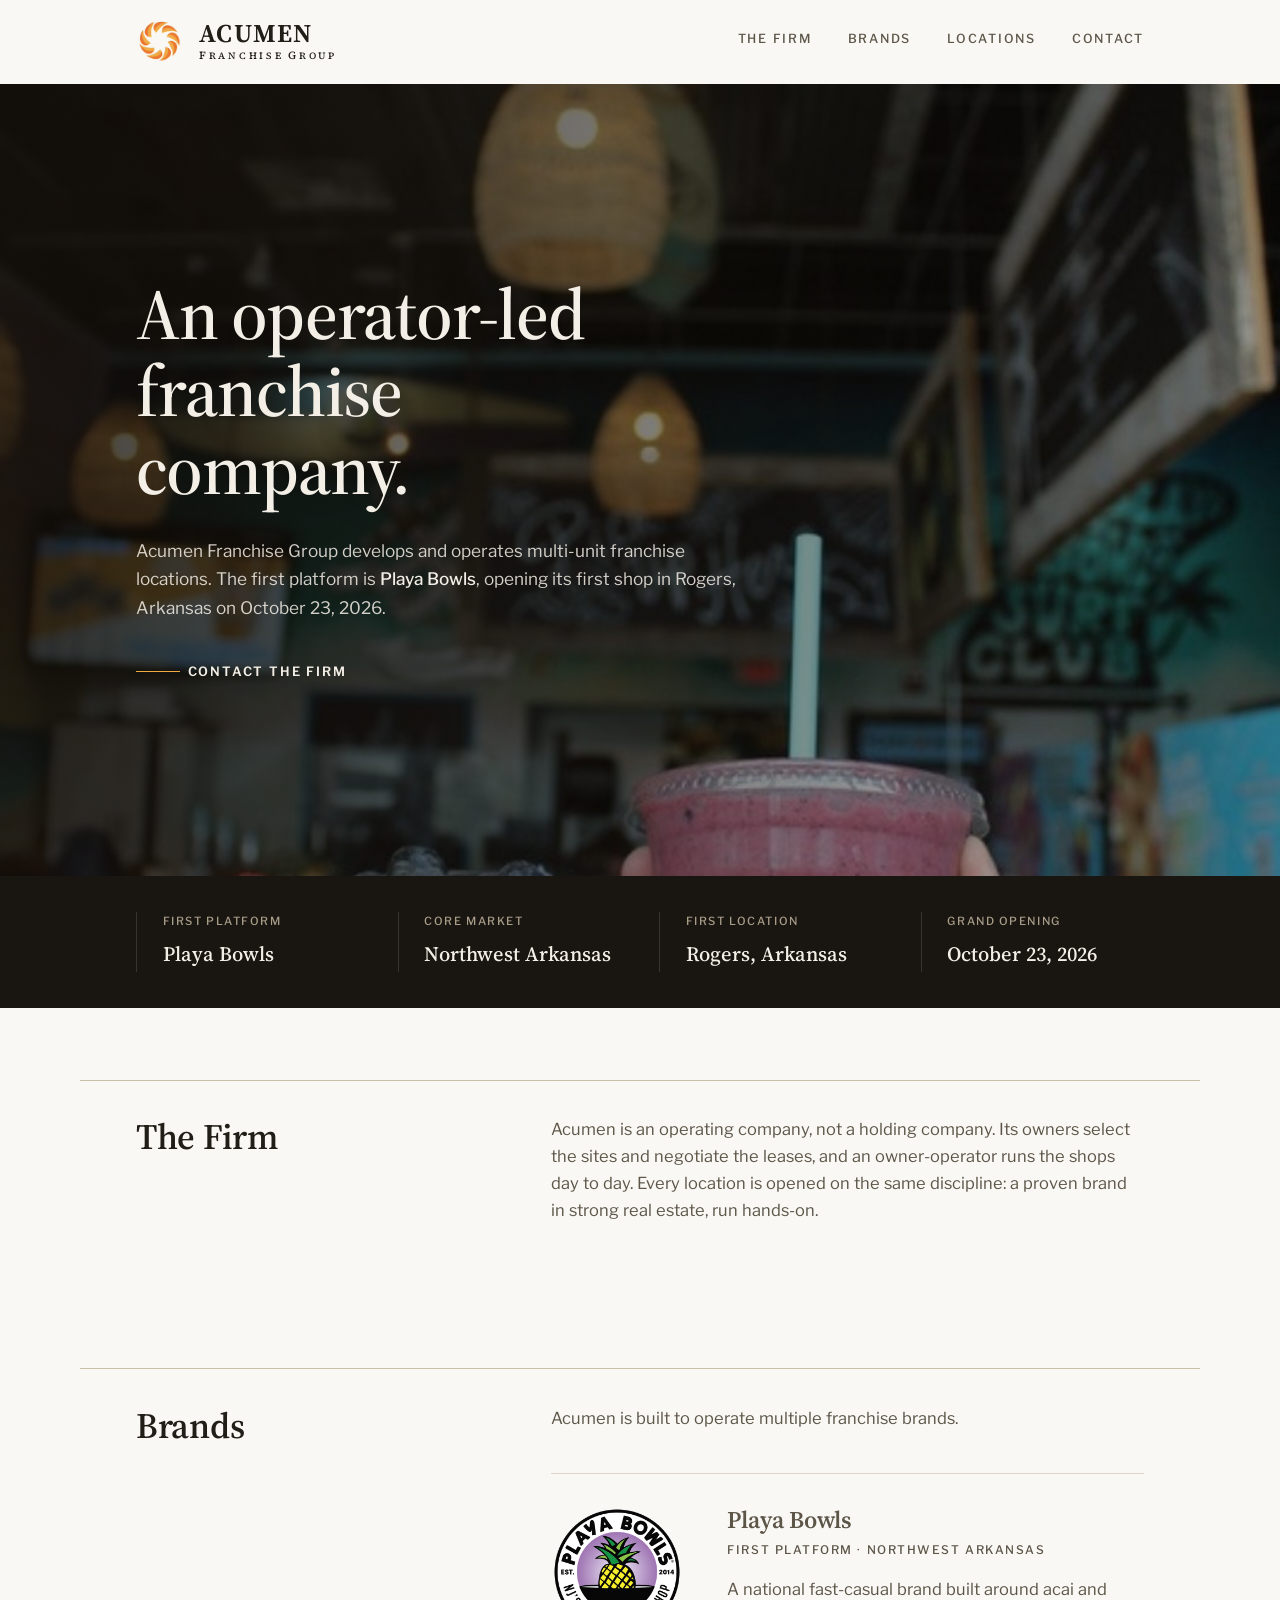
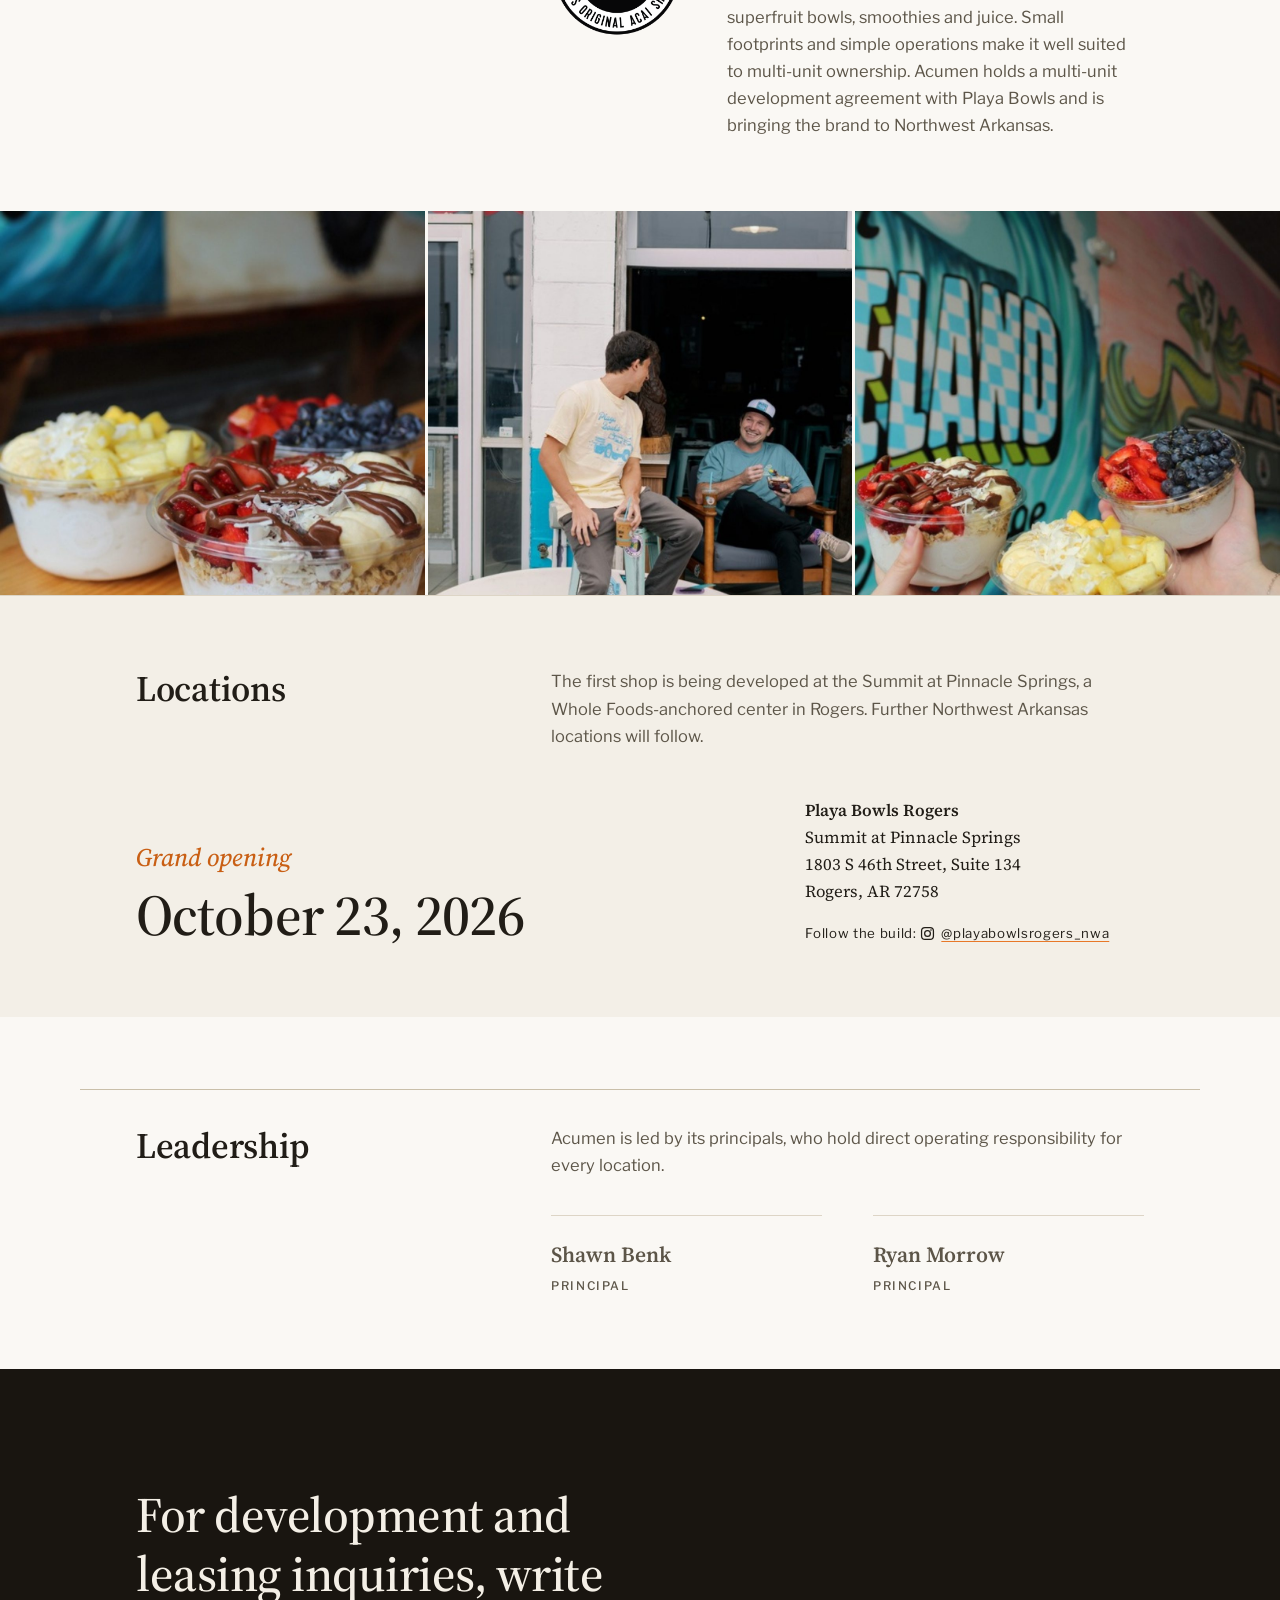
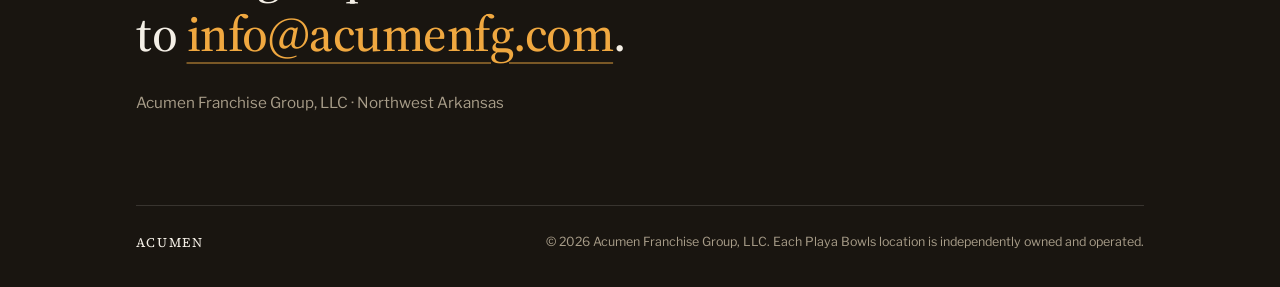
==== index.html @ 9be74bc2 "acumenfg.com corporate site" ====
<!doctype html>
<html lang="en">
<head>
<meta charset="utf-8">
<meta name="viewport" content="width=device-width, initial-scale=1">
<title>Acumen Franchise Group</title>
<meta name="description" content="Acumen Franchise Group is an operator-led multi-unit franchise company. First platform: Playa Bowls. First shop: Rogers, Arkansas, opening October 23, 2026.">
<meta property="og:title" content="Acumen Franchise Group">
<meta property="og:description" content="An operator-led multi-unit franchise company. First platform: Playa Bowls. Rogers, Arkansas, opening October 23, 2026.">
<meta property="og:image" content="https://acumenfg.com/assets/acumen-logo-horizontal.png">
<meta property="og:url" content="https://acumenfg.com/">
<link rel="icon" type="image/png" href="assets/favicon-64.png">
<link rel="preconnect" href="https://fonts.googleapis.com">
<link rel="preconnect" href="https://fonts.gstatic.com" crossorigin>
<link href="https://fonts.googleapis.com/css2?family=Source+Serif+4:ital,opsz,wght@0,8..60,400..700;1,8..60,400..700&family=Libre+Franklin:wght@400;500;600&display=swap" rel="stylesheet">
<style>
:root{
  --ground:#faf8f4;
  --ground-deep:#f3efe7;
  --ink:#211d17;
  --ink-soft:#5c5548;
  --hairline:#ddd5c6;
  --hairline-strong:#c9bfa9;
  --orange:#e87828;
  --orange-deep:#c95f14;
  --gold:#f0a840;
  --dark:#191510;
  --dark-ink:#f4efe6;
  --dark-soft:#a89d89;
  --serif:"Source Serif 4", Georgia, "Times New Roman", serif;
  --sans:"Libre Franklin", -apple-system, "Helvetica Neue", Arial, sans-serif;
}
*{margin:0;padding:0;box-sizing:border-box}
html{scroll-behavior:smooth}
body{
  background:var(--ground);
  color:var(--ink);
  font-family:var(--sans);
  font-size:1rem;
  line-height:1.65;
  -webkit-font-smoothing:antialiased;
  font-kerning:normal;
}
::selection{background:rgba(232,120,40,.22);color:var(--ink)}
:focus-visible{outline:2px solid var(--orange);outline-offset:3px;border-radius:1px}
html{scrollbar-color:var(--hairline-strong) var(--ground)}
body::-webkit-scrollbar{width:11px}
body::-webkit-scrollbar-track{background:var(--ground)}
body::-webkit-scrollbar-thumb{background:var(--hairline-strong);border:3px solid var(--ground);border-radius:6px}
a{color:inherit;text-decoration-thickness:1px;text-underline-offset:.22em;text-decoration-color:var(--orange)}
a:hover{color:var(--orange-deep)}
img{max-width:100%;display:block}
.wrap{max-width:1120px;margin:0 auto;padding:0 clamp(20px,4.5vw,56px)}

/* ---------- header ---------- */
header{
  position:sticky;top:0;z-index:10;
  --hd:var(--ink);--hd-soft:var(--ink-soft);
  background:rgba(250,248,244,.94);
  -webkit-backdrop-filter:blur(10px);backdrop-filter:blur(10px);
  border-bottom:1px solid transparent;
  transition:border-color .35s ease;
}
header.scrolled{border-bottom-color:var(--hairline)}
.header-inner{display:flex;align-items:center;justify-content:space-between;padding-top:18px;padding-bottom:18px}
.lockup{display:flex;align-items:center;gap:15px;text-decoration:none;color:var(--hd);transition:color .35s ease}
.lockup:hover{color:var(--hd)}
.lockup img{width:48px;height:auto}
.wordmark{display:flex;flex-direction:column;line-height:1}
.wordmark .l1{font-family:var(--serif);font-weight:650;font-size:1.6rem;letter-spacing:.05em}
.wordmark .l2{font-family:var(--serif);font-weight:500;font-size:.6rem;letter-spacing:.283em;margin-top:5px;text-transform:uppercase;white-space:nowrap}
.wordmark .l2 b{font-weight:500;font-size:1.14em}
nav{display:flex;gap:clamp(18px,3vw,36px)}
nav a{
  font-size:.78rem;font-weight:500;letter-spacing:.14em;text-transform:uppercase;
  text-decoration:none;color:var(--hd-soft);
  padding-bottom:3px;border-bottom:1px solid transparent;
  transition:color .2s ease,border-color .2s ease;
}
nav a:hover{color:var(--hd);border-bottom-color:var(--orange)}
main section,section.location,#leadership,#contact{scroll-margin-top:84px}

/* ---------- hero ---------- */
.hero{
  position:relative;
  min-height:clamp(560px,88vh,820px);
  display:flex;align-items:center;
  color:var(--dark-ink);
}
.hero-media{position:absolute;inset:0;overflow:hidden}
.hero-media img{width:100%;height:100%;object-fit:cover;object-position:center 38%}
.hero-media::after{
  content:"";position:absolute;inset:0;
  background:linear-gradient(100deg,rgba(18,13,8,.82) 0%,rgba(18,13,8,.55) 48%,rgba(18,13,8,.28) 100%);
}
.hero .wrap{position:relative;z-index:1;width:100%;padding-top:64px;padding-bottom:64px}
h1{
  font-family:var(--serif);font-weight:560;
  font-size:clamp(2.6rem,5.6vw,4.5rem);
  line-height:1.08;letter-spacing:-.015em;
  max-width:15ch;
}
.hero-copy{margin-top:1.8rem;max-width:52ch;font-size:1.075rem;color:rgba(244,239,230,.85)}
.hero-copy strong{color:var(--dark-ink);font-weight:500}
.hero-cta{margin-top:2.4rem;display:inline-flex;align-items:baseline;gap:.6em;font-size:.8rem;font-weight:600;letter-spacing:.14em;text-transform:uppercase;text-decoration:none;color:var(--dark-ink)}
.hero-cta .rule{display:inline-block;width:44px;height:1px;background:var(--gold);transform:translateY(-4px);transform-origin:left center;transition:transform .3s cubic-bezier(.2,.8,.2,1)}
.hero-cta:hover{color:var(--gold)}
.hero-cta:hover .rule{transform:translateY(-4px) scaleX(1.45)}

/* fact band */
.factband{background:var(--dark);color:var(--dark-ink)}
.factband ::selection{background:rgba(240,168,64,.3);color:#fff}
.factband dl{
  display:grid;grid-template-columns:repeat(4,1fr);gap:clamp(20px,3vw,48px);
  padding:clamp(28px,4vh,44px) 0;margin:0;
}
.fact{border-left:1px solid rgba(244,239,230,.14);padding-left:clamp(16px,2vw,28px)}
.fact dt{font-size:.7rem;font-weight:500;letter-spacing:.14em;text-transform:uppercase;color:var(--dark-soft)}
.fact dd{font-family:var(--serif);font-size:clamp(1.05rem,1.6vw,1.4rem);font-weight:520;margin-top:.45rem;font-variant-numeric:lining-nums}

/* entrance */
.rise{opacity:0;transform:translateY(14px)}
.loaded .rise{animation:rise .9s cubic-bezier(.16,1,.3,1) forwards}
.loaded .rise.d1{animation-delay:.08s}
.loaded .rise.d2{animation-delay:.16s}
.loaded .rise.d3{animation-delay:.26s}
@keyframes rise{to{opacity:1;transform:none}}
@media (prefers-reduced-motion:reduce){
  html{scroll-behavior:auto}
  .rise{opacity:1;transform:none;animation:none!important}
}

/* ---------- sections ---------- */
section{padding:clamp(56px,8vh,96px) 0}
.section-head{
  display:grid;grid-template-columns:minmax(0,4fr) minmax(0,7fr);
  gap:clamp(32px,6vw,96px);
  padding-top:2.2rem;border-top:1px solid var(--hairline-strong);
}
h2{
  font-family:var(--serif);font-weight:580;
  font-size:clamp(1.7rem,2.8vw,2.3rem);
  line-height:1.15;letter-spacing:-.008em;
}
.section-body p{max-width:58ch;color:var(--ink-soft);font-size:1.03rem}
.section-body p+p{margin-top:1.25em}
.section-body p strong{color:var(--ink);font-weight:500}

/* ---------- brands ---------- */
.brand-row{
  margin-top:2.6rem;
  display:grid;grid-template-columns:132px minmax(0,1fr);gap:clamp(24px,3.5vw,44px);
  align-items:start;
  padding-top:2rem;border-top:1px solid var(--hairline);
}
.brand-row img{width:132px;height:132px}
.brand-row .brand-name{font-family:var(--serif);font-size:1.5rem;font-weight:600;line-height:1.2}
.brand-row .brand-since{margin-top:.35rem;font-size:.74rem;font-weight:500;letter-spacing:.13em;text-transform:uppercase;color:var(--ink-soft)}
.brand-row p.brand-copy{margin-top:1rem}

/* ---------- photo band ---------- */
.photo-band{
  display:grid;grid-template-columns:repeat(3,1fr);gap:3px;
  background:var(--ground);
}
.photo-band figure{margin:0;overflow:hidden}
.photo-band img{
  width:100%;height:clamp(280px,30vw,440px);
  object-fit:cover;display:block;
}

/* ---------- location ---------- */
.location{background:var(--ground-deep);border-top:1px solid var(--hairline)}
.location .section-head{border-top:0;padding-top:0}
.opening{
  margin-top:3rem;
  display:grid;grid-template-columns:minmax(0,7fr) minmax(0,4fr);
  gap:clamp(32px,6vw,96px);align-items:end;
}
.opening-date{
  font-family:var(--serif);font-weight:560;
  font-size:clamp(2rem,4.6vw,3.6rem);
  line-height:1.05;letter-spacing:-.012em;
}
.opening-date span{display:block;font-size:.44em;font-weight:500;font-style:italic;letter-spacing:0;color:var(--orange-deep);margin-bottom:.55em}
address{font-style:normal;font-family:var(--serif);font-size:1.05rem;line-height:1.6}
address .venue{font-weight:600}
.ig{margin-top:1.1rem;font-family:var(--sans);font-size:.83rem;letter-spacing:.05em}
.ig svg{vertical-align:-3px;margin-right:6px}

/* ---------- leadership ---------- */
.principals{display:grid;grid-template-columns:1fr 1fr;gap:clamp(24px,4vw,64px);max-width:640px}
.principal{padding-top:1.3rem;border-top:1px solid var(--hairline)}
.principal .name{font-family:var(--serif);font-size:1.35rem;font-weight:600}
.principal .role{margin-top:.3rem;font-size:.74rem;font-weight:500;letter-spacing:.13em;text-transform:uppercase;color:var(--ink-soft)}

/* ---------- contact ---------- */
.contact{
  background:var(--dark);color:var(--dark-ink);
  position:relative;overflow:hidden;
  padding:clamp(80px,13vh,150px) 0 0;
}
.contact ::selection{background:rgba(240,168,64,.3);color:#fff}
.contact-line{
  font-family:var(--serif);font-weight:520;
  font-size:clamp(1.55rem,4.4vw,3.1rem);
  line-height:1.2;letter-spacing:-.01em;
  max-width:28ch;text-wrap:balance;
}
.contact-line a{color:var(--gold);text-decoration-thickness:1.5px;text-decoration-color:rgba(240,168,64,.45);transition:text-decoration-color .2s ease}
.contact-line a:hover{color:var(--gold);text-decoration-color:var(--gold)}
.contact-sub{margin-top:1.6rem;color:var(--dark-soft);font-size:.95rem;max-width:48ch}
footer{
  margin-top:clamp(64px,10vh,120px);
  border-top:1px solid rgba(244,239,230,.14);
  padding:26px 0 34px;
  display:flex;justify-content:space-between;align-items:center;gap:18px;flex-wrap:wrap;
  font-size:.78rem;color:var(--dark-soft);
  position:relative;
}
footer .fmark{font-family:var(--serif);letter-spacing:.14em;font-size:.82rem;color:var(--dark-ink)}

/* ---------- responsive ---------- */
@media (max-width:860px){
  .opening,.section-head{grid-template-columns:1fr}
  .hero{min-height:min(72vh,600px)}
  .hero .wrap{padding-top:56px;padding-bottom:52px}
  .hero-media::after{background:linear-gradient(rgba(18,13,8,.72) 0%,rgba(18,13,8,.55) 70%,rgba(18,13,8,.4) 100%)}
  .factband dl{grid-template-columns:1fr 1fr;gap:22px}
  .section-head{gap:20px}
  .opening{gap:36px}
  .photo-band{grid-template-columns:1fr}
  .photo-band img{height:300px}
}
@media (max-width:480px){
  nav a{display:none}
  nav a[href="#contact"]{display:block}
  .principals{grid-template-columns:1fr}
  .brand-row{grid-template-columns:92px 1fr}
  .brand-row img{width:92px;height:92px}
}
</style>
</head>
<body>
<!--
THESIS: A credibility instrument in the register of the big franchise operators (Flynn, KBP, Sun Holdings, user-named canon): a confident statement over real shop photography, a dark fact band in place of their stats strip, the brand worn proudly, one dark close. Refuses fabricated scale: every fact on the page is true today.
OWN-WORLD: Warm off-white paper ground (#faf8f4), warm near-black ink, hairlines #ddd5c6. Tiempos-language serif display (Source Serif 4 stand-in), Libre Franklin tracked caps for labels. Brand orange #e87828 held to rules, links and the swirl mark. One full-bleed three-photo band of approved Playa photography after Brands. Dark #191510 band closes the page.
STORY: A landlord or lender confirms in under a minute that Acumen is a real, institutional, operator-led firm, sees the Rogers shop and its date, and finds one address to write to.
FIRST VIEWPORT: Fixed lockup header, light over the photo, solid paper once scrolled. Full-bleed approved shop photograph under a warm dark scrim; left, the serif statement "An operator-led franchise company." at full display scale, the two-sentence firm statement, and the rule-CTA. Directly beneath the fold, the dark four-fact band (platform, market, location, opening date).
FORM: Brief-pinned canon (institutional PE register per locked brand handoff); no seed roll, pinned direction beats it.
FINISH: unreviewed and undocumented is unfinished; this build ends with the finish review, the verdict, DESIGN.md, and every shipping raster carrying its provenance.
-->
<header id="top">
  <div class="wrap header-inner">
    <a class="lockup" href="#top" aria-label="Acumen Franchise Group, top of page">
      <img src="assets/acumen-symbol.png" alt="" width="44" height="43">
      <span class="wordmark" aria-hidden="false">
        <span class="l1">ACUMEN</span>
        <span class="l2"><b>F</b>RANCHISE <b>G</b>ROUP</span>
      </span>
    </a>
    <nav aria-label="Site">
      <a href="#firm">The Firm</a>
      <a href="#brands">Brands</a>
      <a href="#locations">Locations</a>
      <a href="#contact">Contact</a>
    </nav>
  </div>
</header>

<main>
  <section class="hero" aria-label="Introduction">
    <div class="hero-media" aria-hidden="true">
      <img src="assets/playa-interior.jpg" alt="" fetchpriority="high">
    </div>
    <div class="wrap">
      <h1 class="rise">An operator&#8209;led franchise company.</h1>
      <p class="hero-copy rise d1">Acumen Franchise Group develops and operates multi&#8209;unit franchise locations. The first platform is <strong>Playa Bowls</strong>, opening its first shop in Rogers, Arkansas on October 23, 2026.</p>
      <a class="hero-cta rise d2" href="#contact"><span class="rule" aria-hidden="true"></span>Contact the firm</a>
    </div>
  </section>

  <div class="factband rise d3" aria-label="Firm facts">
    <div class="wrap">
      <dl>
        <div class="fact"><dt>First platform</dt><dd>Playa Bowls</dd></div>
        <div class="fact"><dt>Core market</dt><dd>Northwest Arkansas</dd></div>
        <div class="fact"><dt>First location</dt><dd>Rogers, Arkansas</dd></div>
        <div class="fact"><dt>Grand opening</dt><dd>October 23, 2026</dd></div>
      </dl>
    </div>
  </div>

  <section id="firm" aria-labelledby="firm-h">
    <div class="wrap section-head">
      <h2 id="firm-h">The Firm</h2>
      <div class="section-body">
        <p>Acumen is an operating company, not a holding company. Its owners select the sites and negotiate the leases, and an owner&#8209;operator runs the shops day to day. Every location is opened on the same discipline: a proven brand in strong real estate, run hands&#8209;on.</p>
      </div>
    </div>
  </section>

  <section id="brands" aria-labelledby="brands-h">
    <div class="wrap section-head">
      <h2 id="brands-h">Brands</h2>
      <div class="section-body">
        <p>Acumen is built to operate multiple franchise brands.</p>
        <div class="brand-row">
          <img src="assets/playa-badge.png" alt="Playa Bowls logo" width="132" height="132">
          <div>
            <p class="brand-name">Playa Bowls</p>
            <p class="brand-since">First platform &middot; Northwest Arkansas</p>
            <p class="brand-copy">A national fast&#8209;casual brand built around acai and superfruit bowls, smoothies and juice. Small footprints and simple operations make it well suited to multi&#8209;unit ownership. Acumen holds a multi&#8209;unit development agreement with Playa Bowls and is bringing the brand to Northwest Arkansas.</p>
          </div>
        </div>
      </div>
    </div>
  </section>

  <div class="photo-band" aria-label="Playa Bowls in operation">
    <figure><img src="assets/playa-bowls.jpg" alt="Playa Bowls acai bowls topped with fresh fruit" loading="lazy"></figure>
    <figure><img src="assets/playa-storefront.jpg" alt="A Playa Bowls storefront" loading="lazy"></figure>
    <figure><img src="assets/playa-mural.jpg" alt="Acai bowls held up in front of a Playa Bowls mural" loading="lazy"></figure>
  </div>

  <section id="locations" class="location" aria-labelledby="locations-h">
    <div class="wrap">
      <div class="section-head">
        <h2 id="locations-h">Locations</h2>
        <div class="section-body">
          <p>The first shop is being developed at the Summit at Pinnacle Springs, a Whole Foods&#8209;anchored center in Rogers. Further Northwest Arkansas locations will follow.</p>
        </div>
      </div>
      <div class="opening">
        <p class="opening-date"><span>Grand opening</span>October 23, 2026</p>
        <div>
          <address>
            <span class="venue">Playa Bowls Rogers</span><br>
            Summit at Pinnacle Springs<br>
            1803 S 46th Street, Suite 134<br>
            Rogers, AR 72758
          </address>
          <p class="ig">Follow the build: <a href="https://www.instagram.com/playabowlsrogers_nwa/" rel="noopener"><svg viewBox="0 0 24 24" width="15" height="15" fill="none" stroke="currentColor" stroke-width="2" aria-hidden="true"><rect x="2.5" y="2.5" width="19" height="19" rx="5.5"/><circle cx="12" cy="12" r="4.6"/><circle cx="17.6" cy="6.4" r="1.3" fill="currentColor" stroke="none"/></svg>@playabowlsrogers_nwa</a></p>
        </div>
      </div>
    </div>
  </section>

  <section id="leadership" aria-labelledby="leadership-h">
    <div class="wrap section-head">
      <h2 id="leadership-h">Leadership</h2>
      <div class="section-body">
        <p>Acumen is led by its principals, who hold direct operating responsibility for every location.</p>
        <div class="principals" style="margin-top:2.2rem">
          <div class="principal">
            <p class="name">Shawn Benk</p>
            <p class="role">Principal</p>
          </div>
          <div class="principal">
            <p class="name">Ryan Morrow</p>
            <p class="role">Principal</p>
          </div>
        </div>
      </div>
    </div>
  </section>
</main>

<section id="contact" class="contact" aria-label="Contact">
  <div class="wrap">
    <p class="contact-line">For development and leasing inquiries, write to <a href="mailto:info@acumenfg.com">info@acumenfg.com</a>.</p>
    <p class="contact-sub">Acumen Franchise Group, LLC &middot; Northwest Arkansas</p>
  </div>
  <div class="wrap">
    <footer>
      <span class="fmark">ACUMEN</span>
      <span>&copy; <span id="yr">2026</span> Acumen Franchise Group, LLC. Each Playa Bowls location is independently owned and operated.</span>
    </footer>
  </div>
</section>

<script>
document.documentElement.classList.remove('no-js');
addEventListener('DOMContentLoaded',()=>{
  document.body.classList.add('loaded');
  document.getElementById('yr').textContent=new Date().getFullYear();
  const h=document.querySelector('header');
  const onScroll=()=>h.classList.toggle('scrolled',scrollY>40);
  onScroll();addEventListener('scroll',onScroll,{passive:true});
});
</script>
</body>
</html>
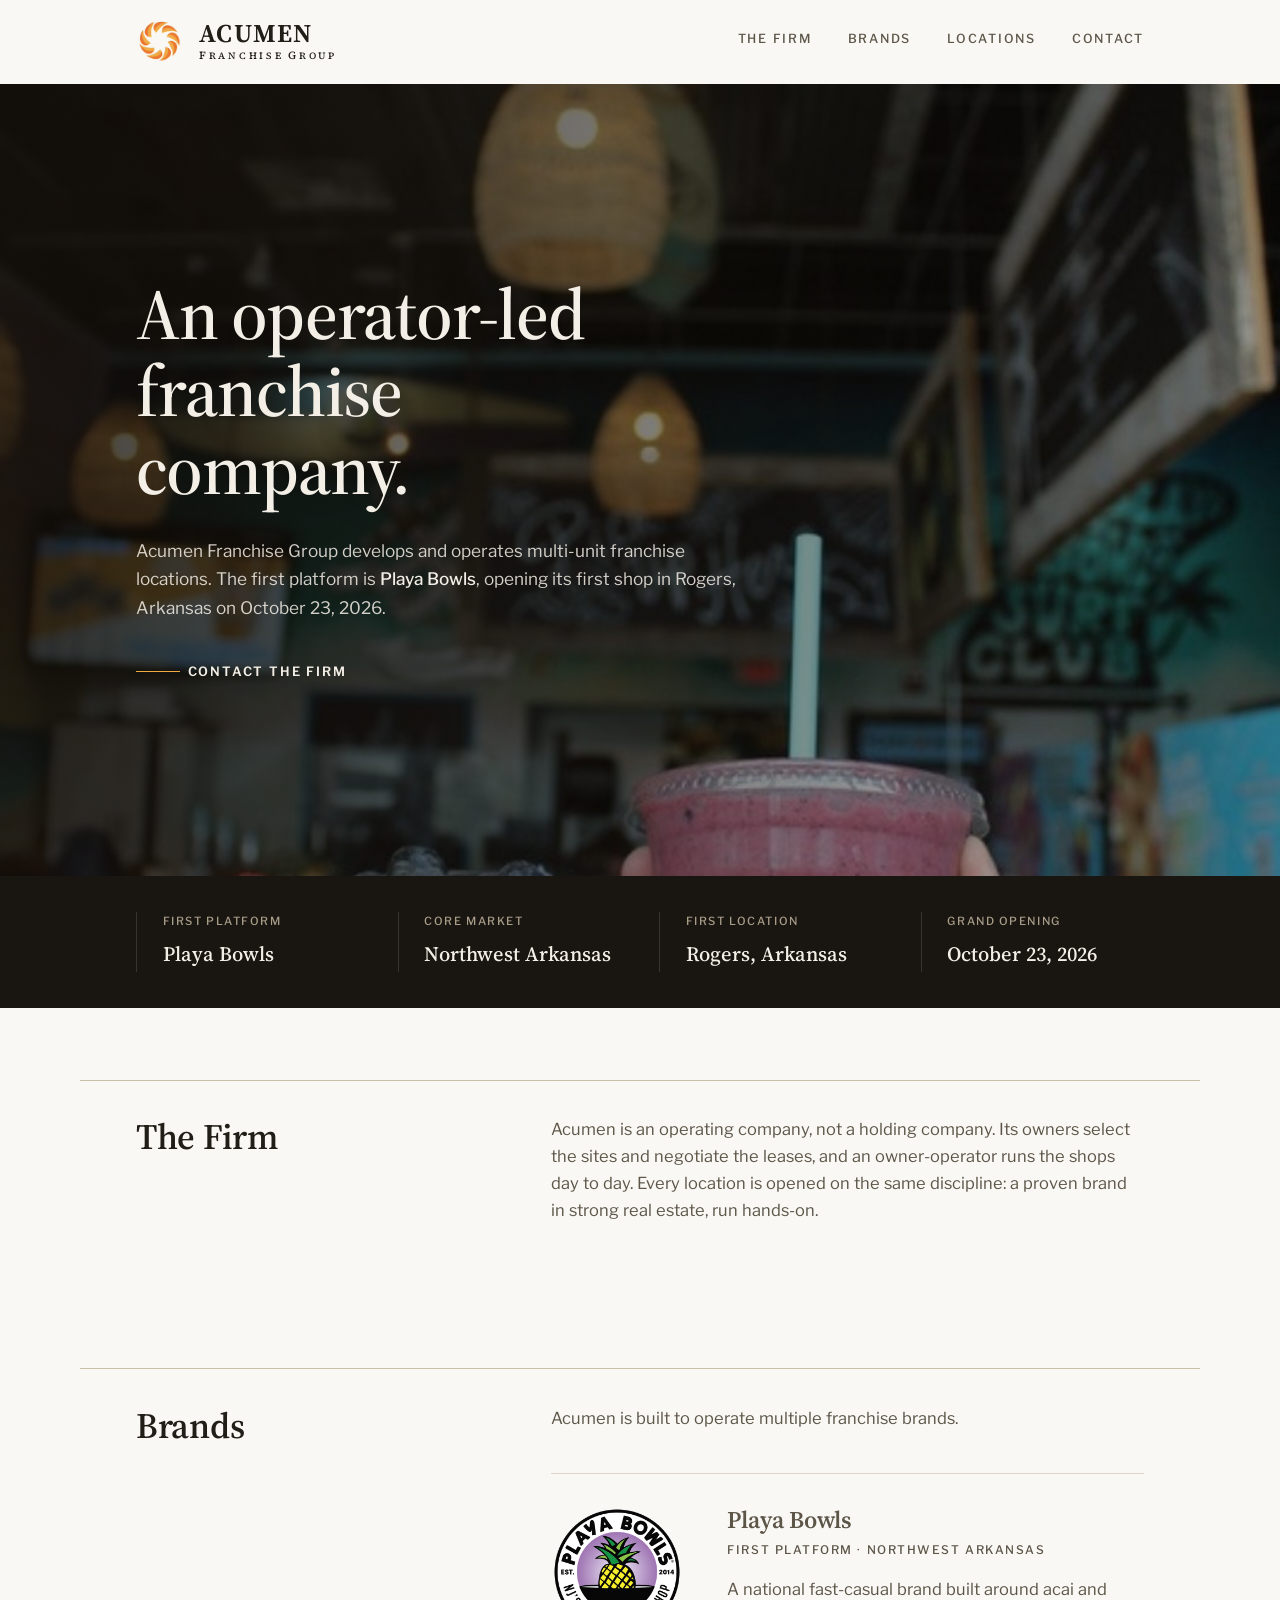
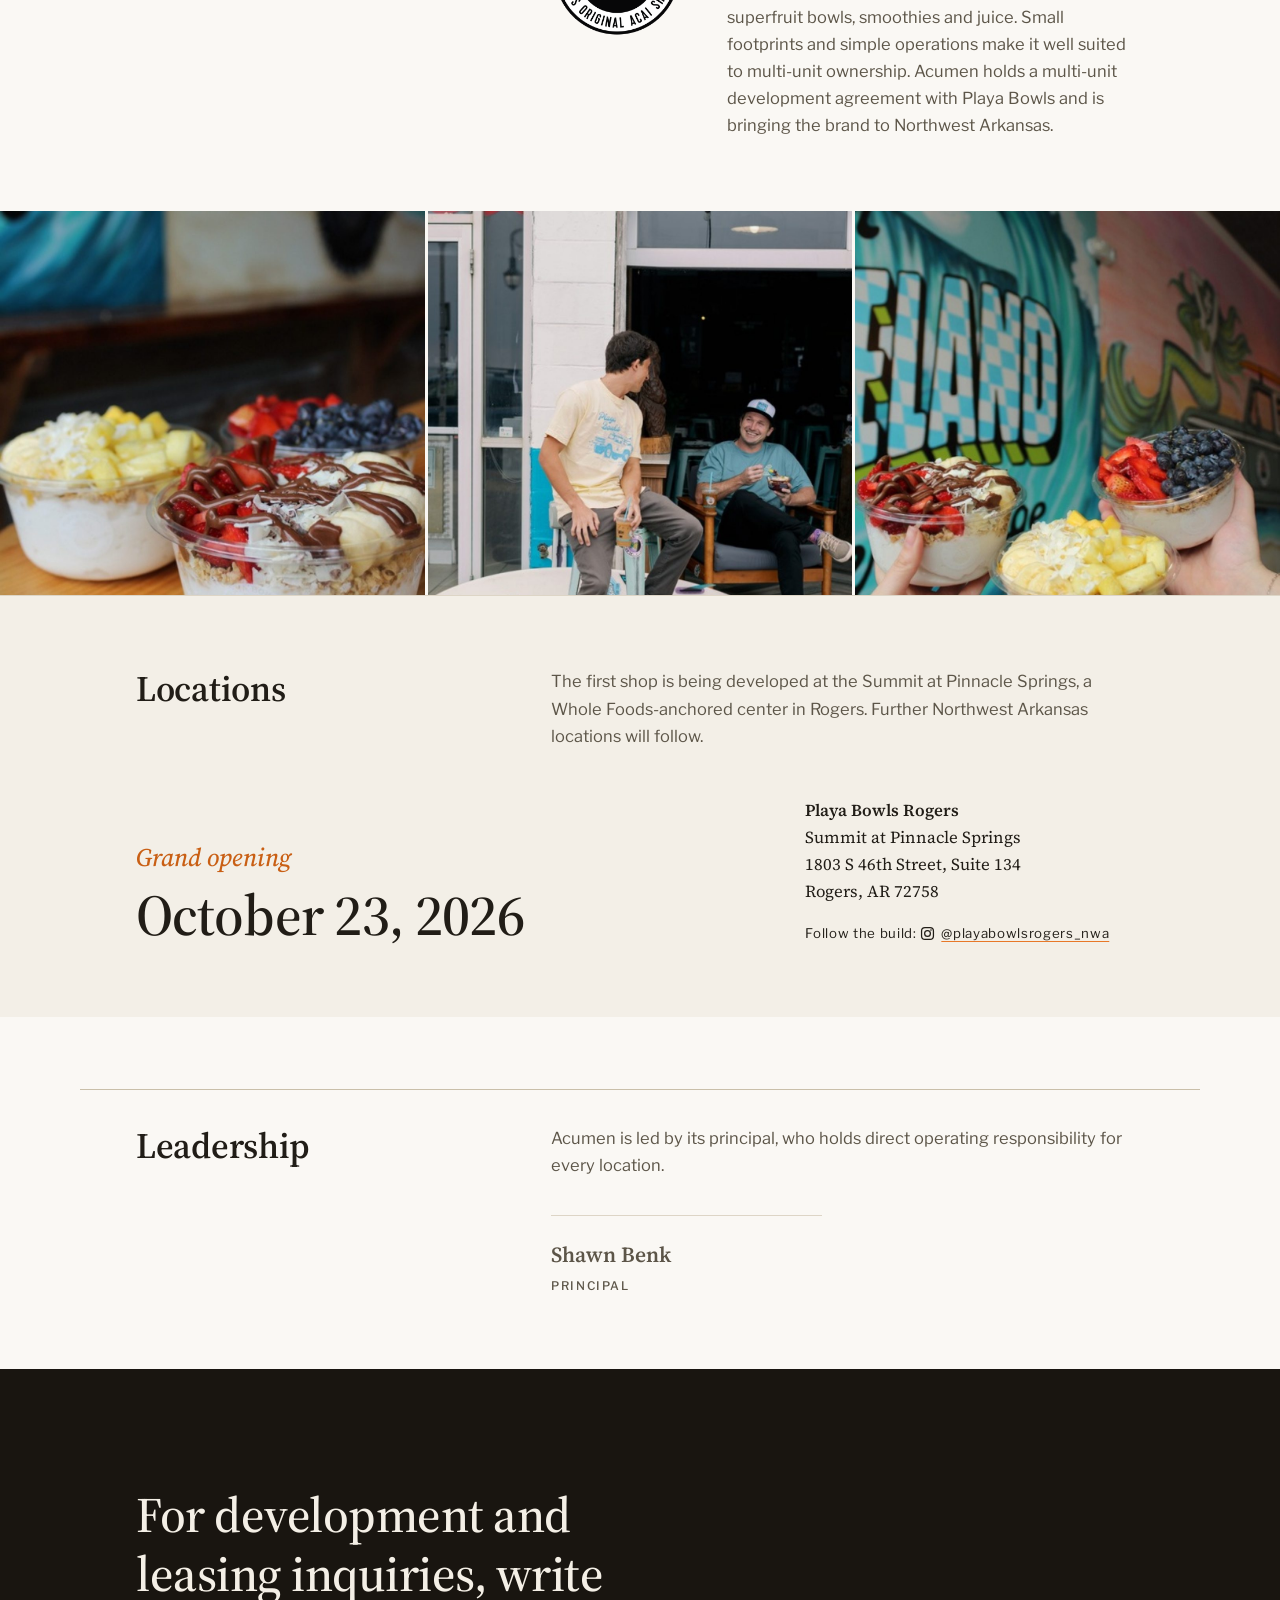
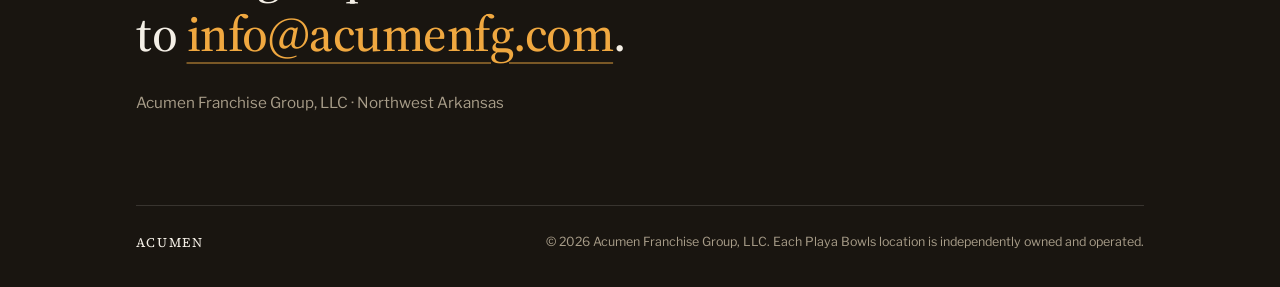
==== commit 629fd26c: "Remove Ryan Morrow from Leadership" ====
--- a/index.html
+++ b/index.html
@@ -350,14 +350,10 @@
     <div class="wrap section-head">
       <h2 id="leadership-h">Leadership</h2>
       <div class="section-body">
-        <p>Acumen is led by its principals, who hold direct operating responsibility for every location.</p>
+        <p>Acumen is led by its principal, who holds direct operating responsibility for every location.</p>
         <div class="principals" style="margin-top:2.2rem">
           <div class="principal">
             <p class="name">Shawn Benk</p>
-            <p class="role">Principal</p>
-          </div>
-          <div class="principal">
-            <p class="name">Ryan Morrow</p>
             <p class="role">Principal</p>
           </div>
         </div>
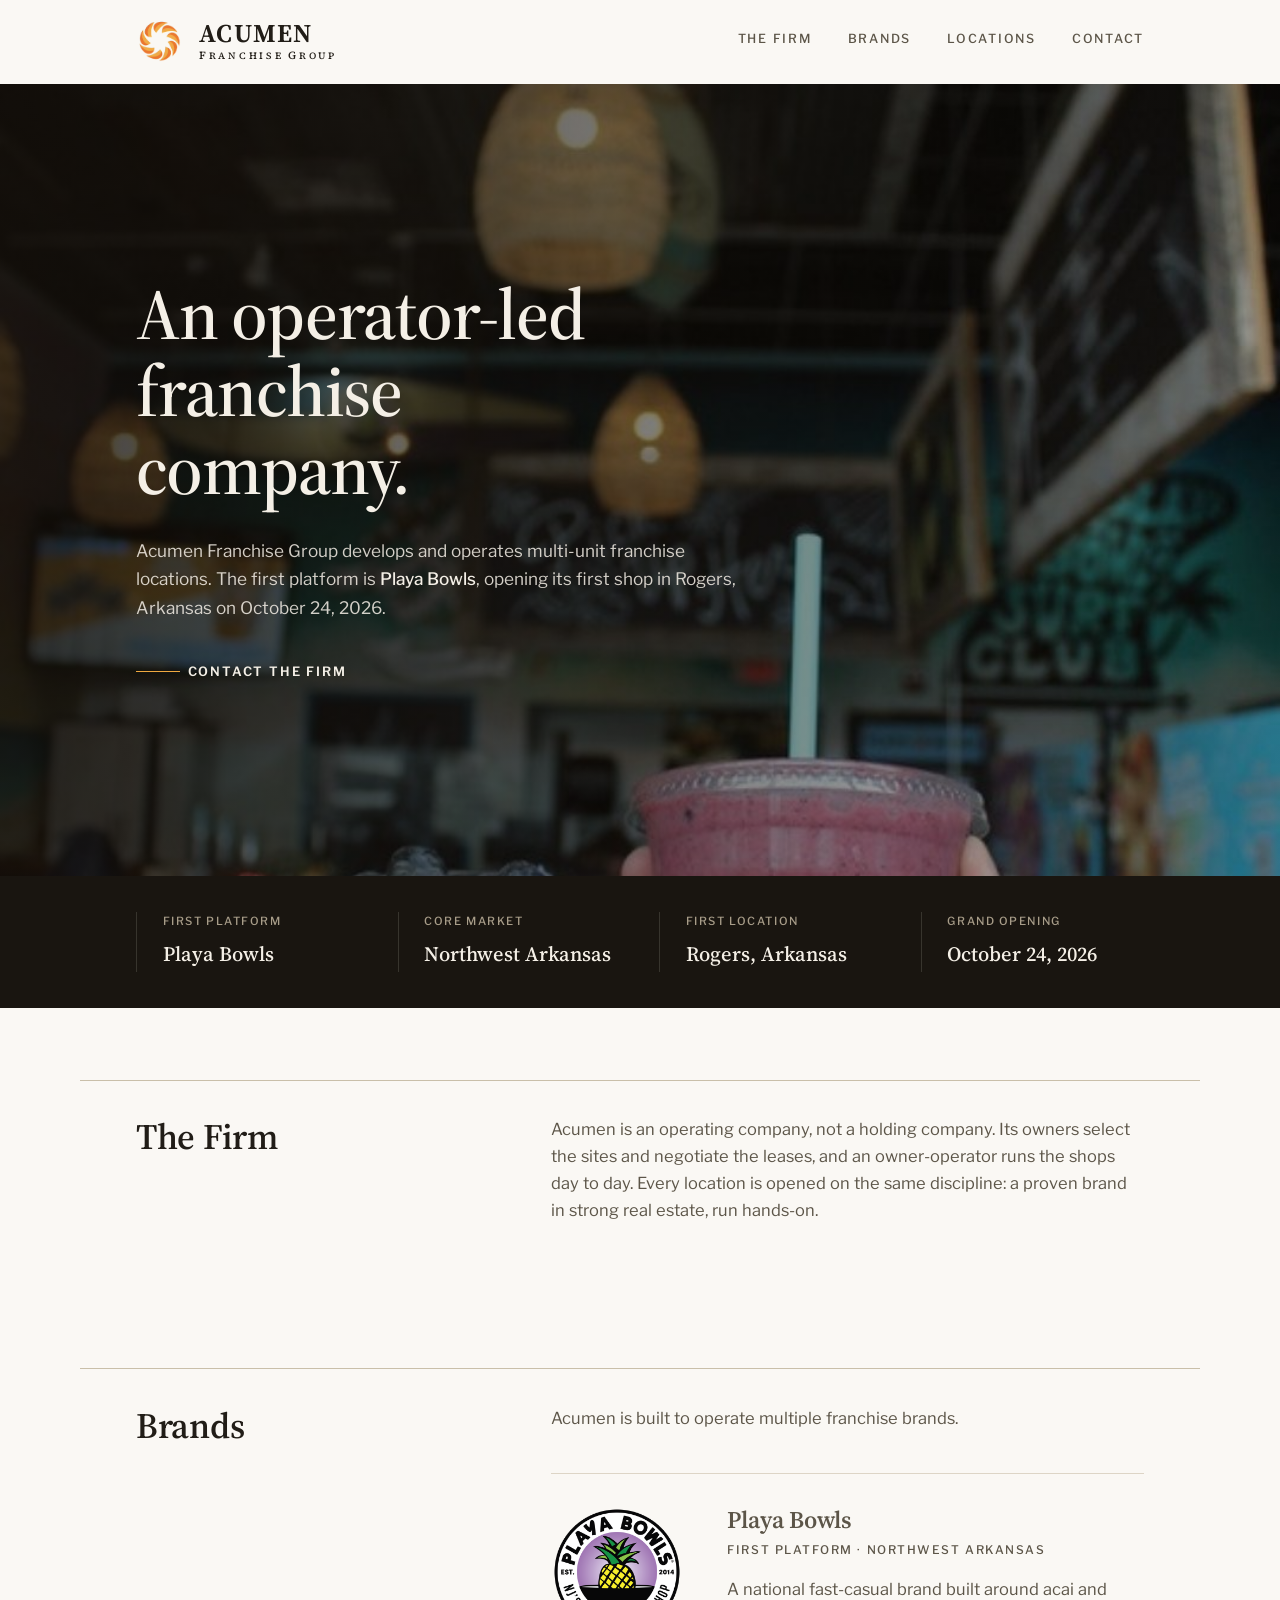
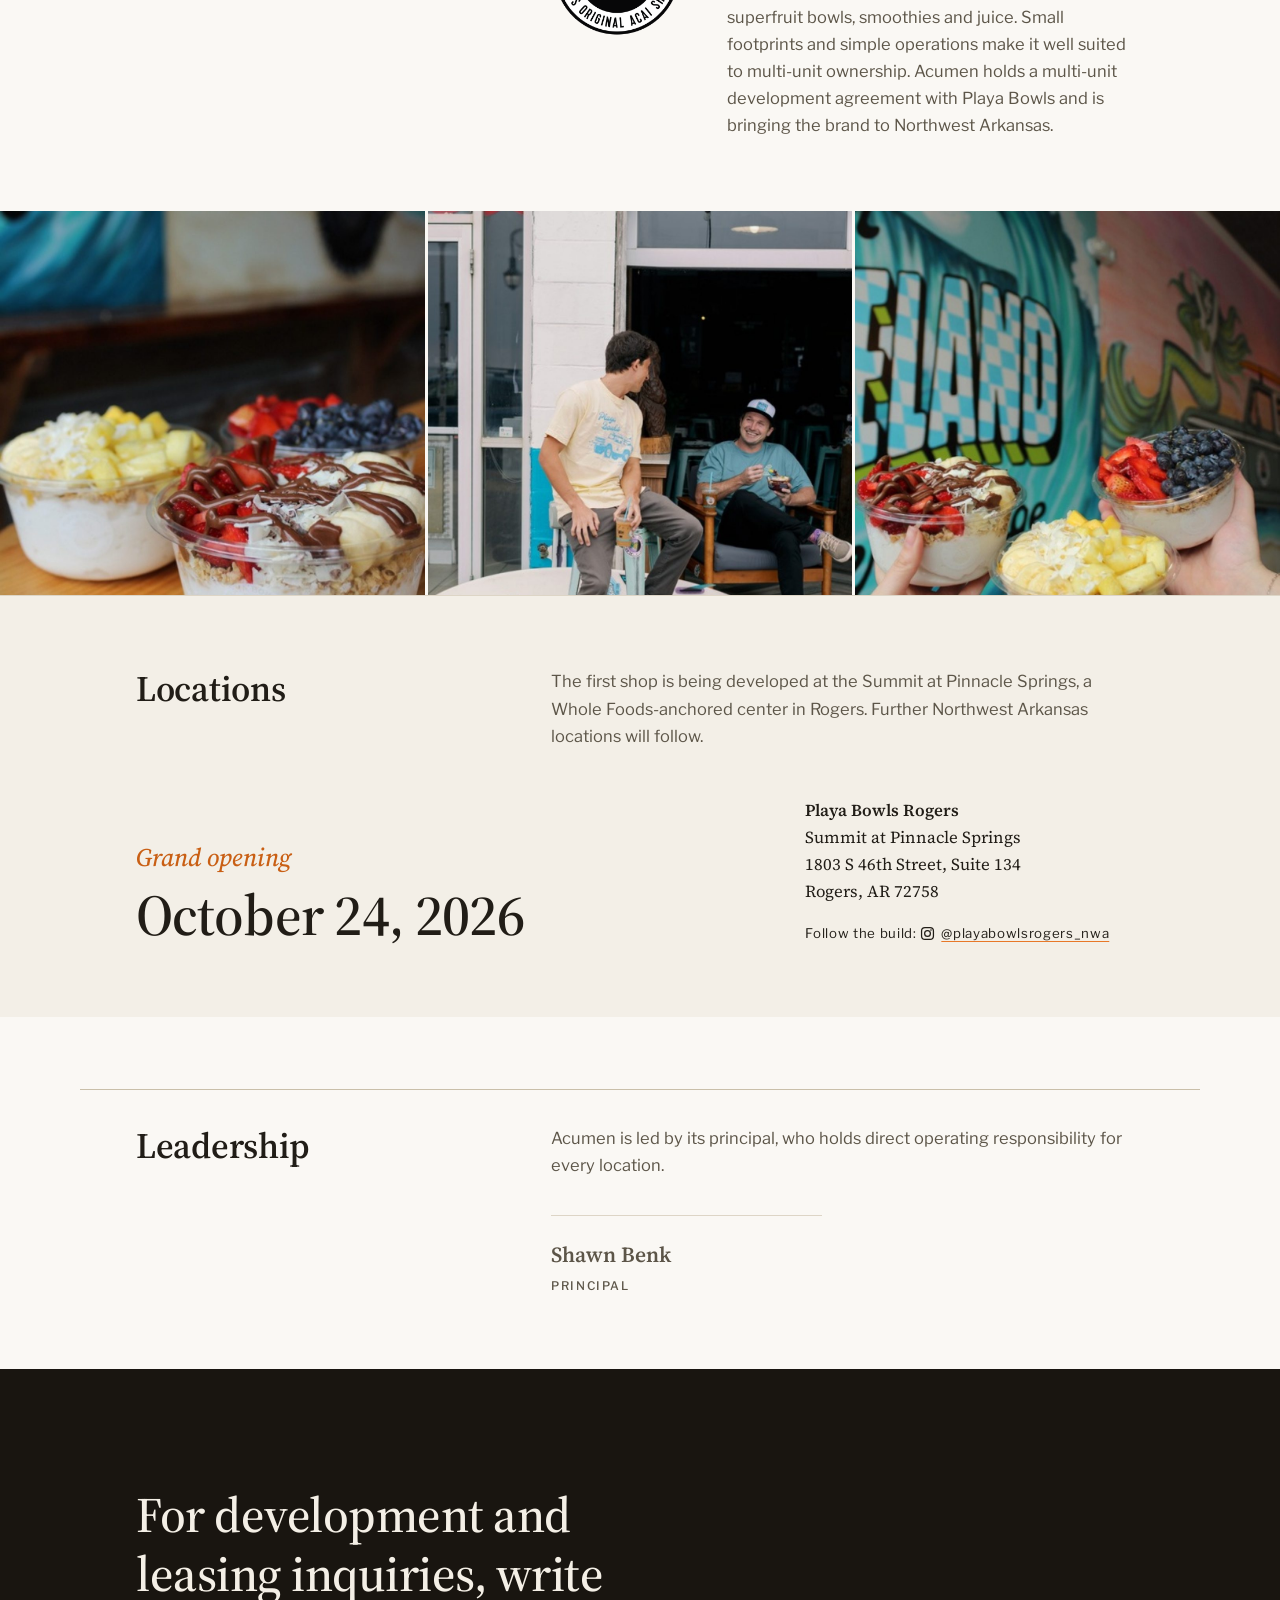
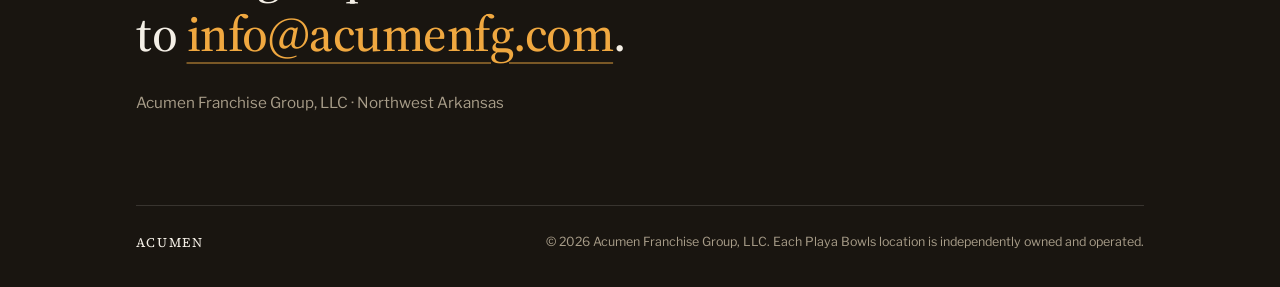
==== commit 9c6c6223: "Remove Ryan Morrow from Leadership" ====
--- a/index.html
+++ b/index.html
@@ -4,9 +4,9 @@
 <meta charset="utf-8">
 <meta name="viewport" content="width=device-width, initial-scale=1">
 <title>Acumen Franchise Group</title>
-<meta name="description" content="Acumen Franchise Group is an operator-led multi-unit franchise company. First platform: Playa Bowls. First shop: Rogers, Arkansas, opening October 23, 2026.">
+<meta name="description" content="Acumen Franchise Group is an operator-led multi-unit franchise company. First platform: Playa Bowls. First shop: Rogers, Arkansas, opening October 24, 2026.">
 <meta property="og:title" content="Acumen Franchise Group">
-<meta property="og:description" content="An operator-led multi-unit franchise company. First platform: Playa Bowls. Rogers, Arkansas, opening October 23, 2026.">
+<meta property="og:description" content="An operator-led multi-unit franchise company. First platform: Playa Bowls. Rogers, Arkansas, opening October 24, 2026.">
 <meta property="og:image" content="https://acumenfg.com/assets/acumen-logo-horizontal.png">
 <meta property="og:url" content="https://acumenfg.com/">
 <link rel="icon" type="image/png" href="assets/favicon-64.png">
@@ -275,7 +275,7 @@
     </div>
     <div class="wrap">
       <h1 class="rise">An operator&#8209;led franchise company.</h1>
-      <p class="hero-copy rise d1">Acumen Franchise Group develops and operates multi&#8209;unit franchise locations. The first platform is <strong>Playa Bowls</strong>, opening its first shop in Rogers, Arkansas on October 23, 2026.</p>
+      <p class="hero-copy rise d1">Acumen Franchise Group develops and operates multi&#8209;unit franchise locations. The first platform is <strong>Playa Bowls</strong>, opening its first shop in Rogers, Arkansas on October 24, 2026.</p>
       <a class="hero-cta rise d2" href="#contact"><span class="rule" aria-hidden="true"></span>Contact the firm</a>
     </div>
   </section>
@@ -286,7 +286,7 @@
         <div class="fact"><dt>First platform</dt><dd>Playa Bowls</dd></div>
         <div class="fact"><dt>Core market</dt><dd>Northwest Arkansas</dd></div>
         <div class="fact"><dt>First location</dt><dd>Rogers, Arkansas</dd></div>
-        <div class="fact"><dt>Grand opening</dt><dd>October 23, 2026</dd></div>
+        <div class="fact"><dt>Grand opening</dt><dd>October 24, 2026</dd></div>
       </dl>
     </div>
   </div>
@@ -332,7 +332,7 @@
         </div>
       </div>
       <div class="opening">
-        <p class="opening-date"><span>Grand opening</span>October 23, 2026</p>
+        <p class="opening-date"><span>Grand opening</span>October 24, 2026</p>
         <div>
           <address>
             <span class="venue">Playa Bowls Rogers</span><br>
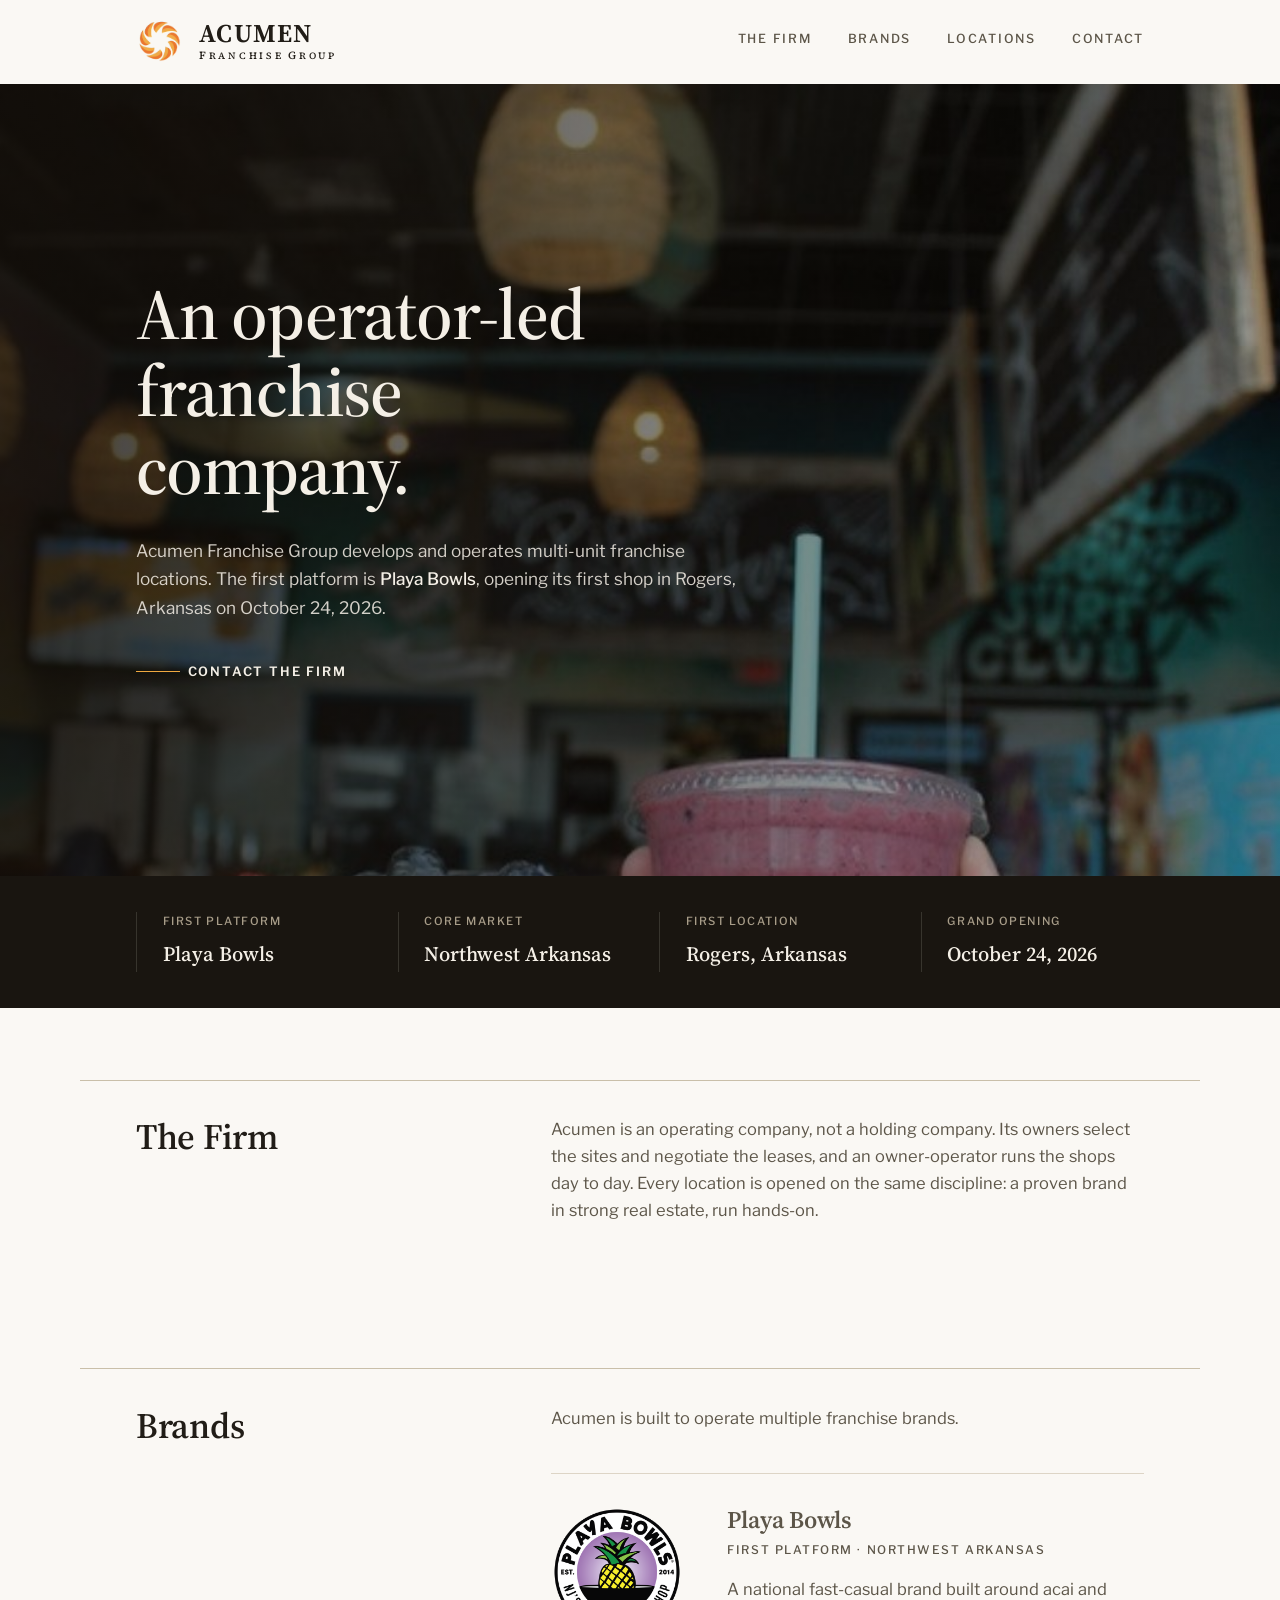
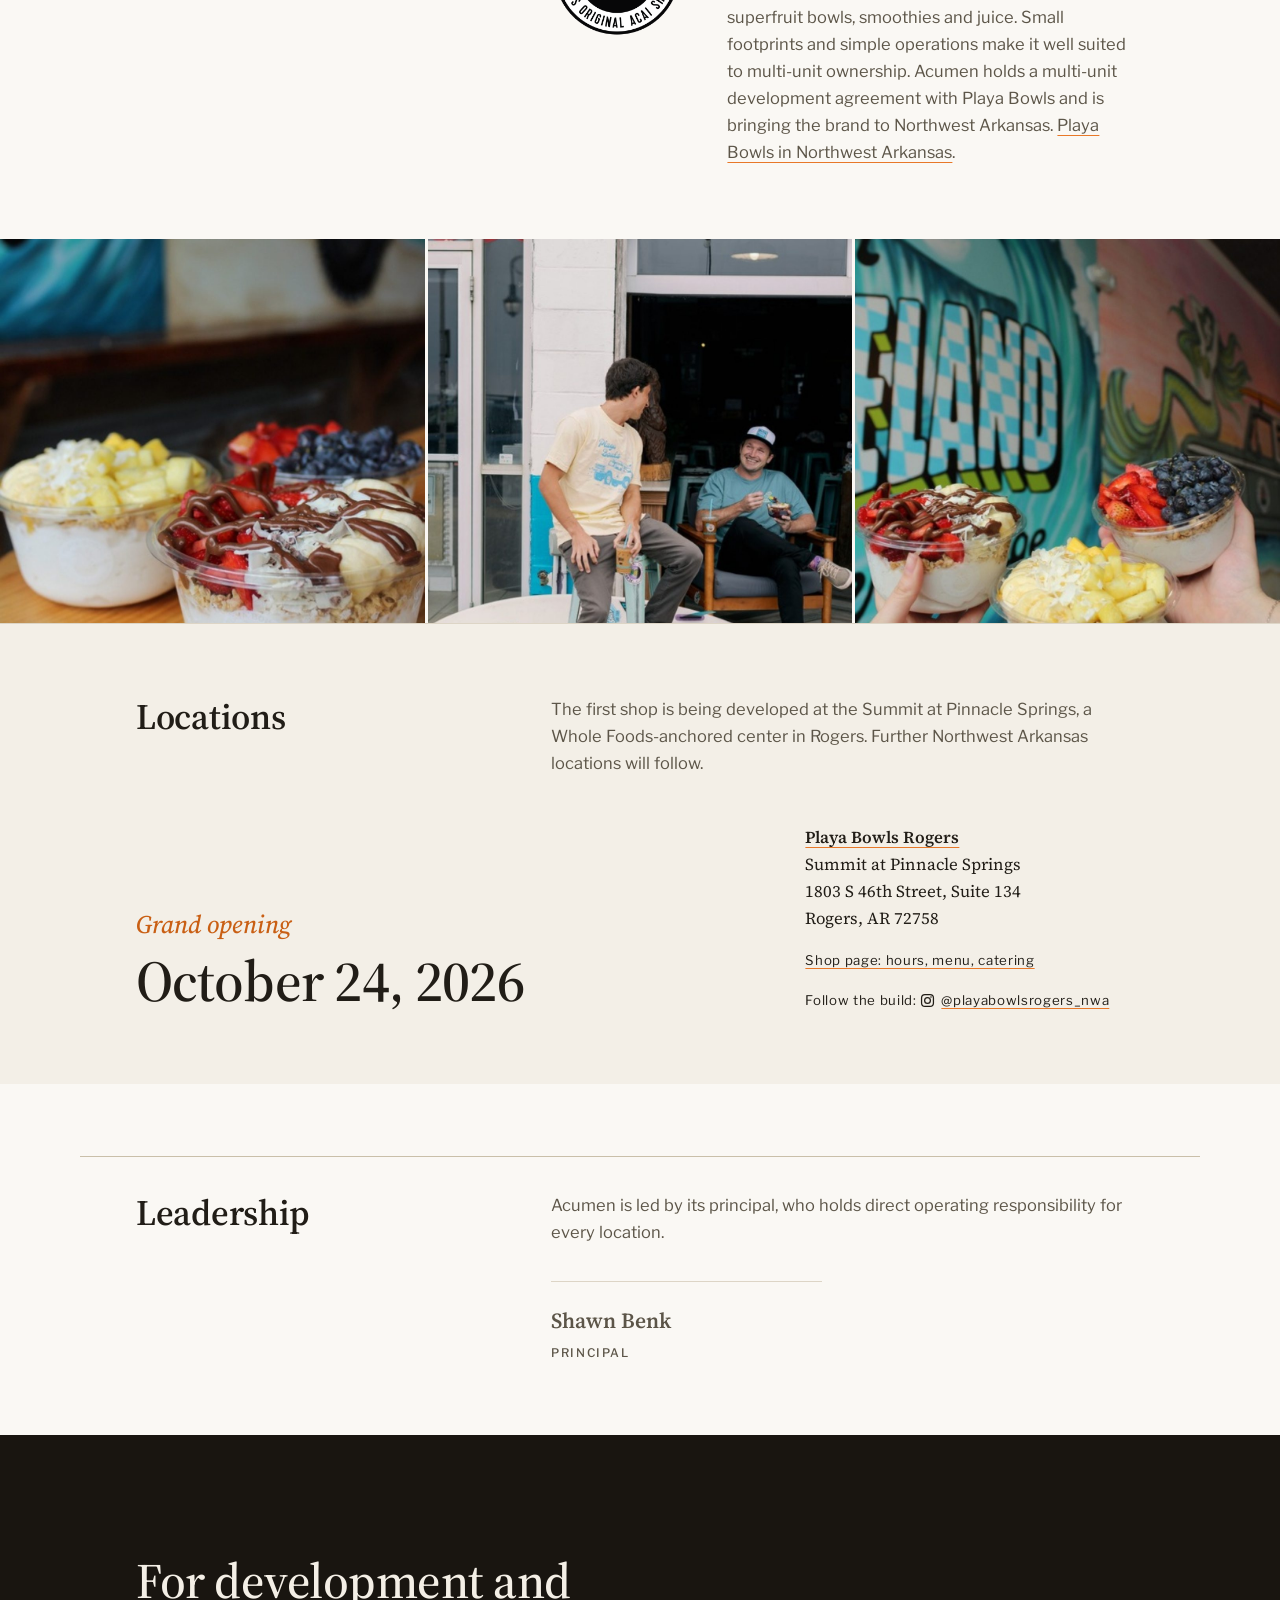
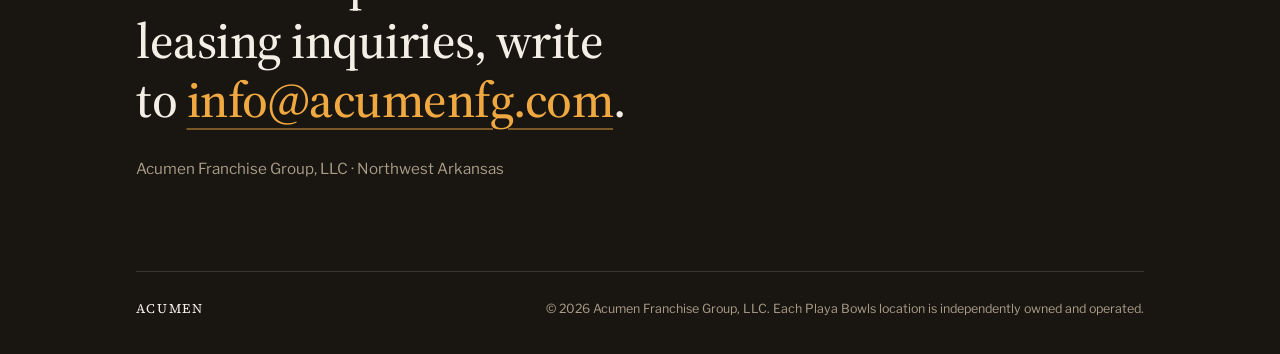
==== commit a5cf9c2f: "Add Playa Bowls Rogers section, sitemap, robots Co-Authored-By: Claude Fable 5.1 <noreply@anthropic." ====
--- a/index.html
+++ b/index.html
@@ -308,9 +308,9 @@
         <div class="brand-row">
           <img src="assets/playa-badge.png" alt="Playa Bowls logo" width="132" height="132">
           <div>
-            <p class="brand-name">Playa Bowls</p>
+            <p class="brand-name"><a href="/playa-bowls/" style="text-decoration:none">Playa Bowls</a></p>
             <p class="brand-since">First platform &middot; Northwest Arkansas</p>
-            <p class="brand-copy">A national fast&#8209;casual brand built around acai and superfruit bowls, smoothies and juice. Small footprints and simple operations make it well suited to multi&#8209;unit ownership. Acumen holds a multi&#8209;unit development agreement with Playa Bowls and is bringing the brand to Northwest Arkansas.</p>
+            <p class="brand-copy">A national fast&#8209;casual brand built around acai and superfruit bowls, smoothies and juice. Small footprints and simple operations make it well suited to multi&#8209;unit ownership. Acumen holds a multi&#8209;unit development agreement with Playa Bowls and is bringing the brand to Northwest Arkansas. <a href="/playa-bowls/">Playa Bowls in Northwest Arkansas</a>.</p>
           </div>
         </div>
       </div>
@@ -335,11 +335,12 @@
         <p class="opening-date"><span>Grand opening</span>October 24, 2026</p>
         <div>
           <address>
-            <span class="venue">Playa Bowls Rogers</span><br>
+            <span class="venue"><a href="/playa-bowls/rogers/">Playa Bowls Rogers</a></span><br>
             Summit at Pinnacle Springs<br>
             1803 S 46th Street, Suite 134<br>
             Rogers, AR 72758
           </address>
+          <p class="ig"><a href="/playa-bowls/rogers/">Shop page: hours, menu, catering</a></p>
           <p class="ig">Follow the build: <a href="https://www.instagram.com/playabowlsrogers_nwa/" rel="noopener"><svg viewBox="0 0 24 24" width="15" height="15" fill="none" stroke="currentColor" stroke-width="2" aria-hidden="true"><rect x="2.5" y="2.5" width="19" height="19" rx="5.5"/><circle cx="12" cy="12" r="4.6"/><circle cx="17.6" cy="6.4" r="1.3" fill="currentColor" stroke="none"/></svg>@playabowlsrogers_nwa</a></p>
         </div>
       </div>
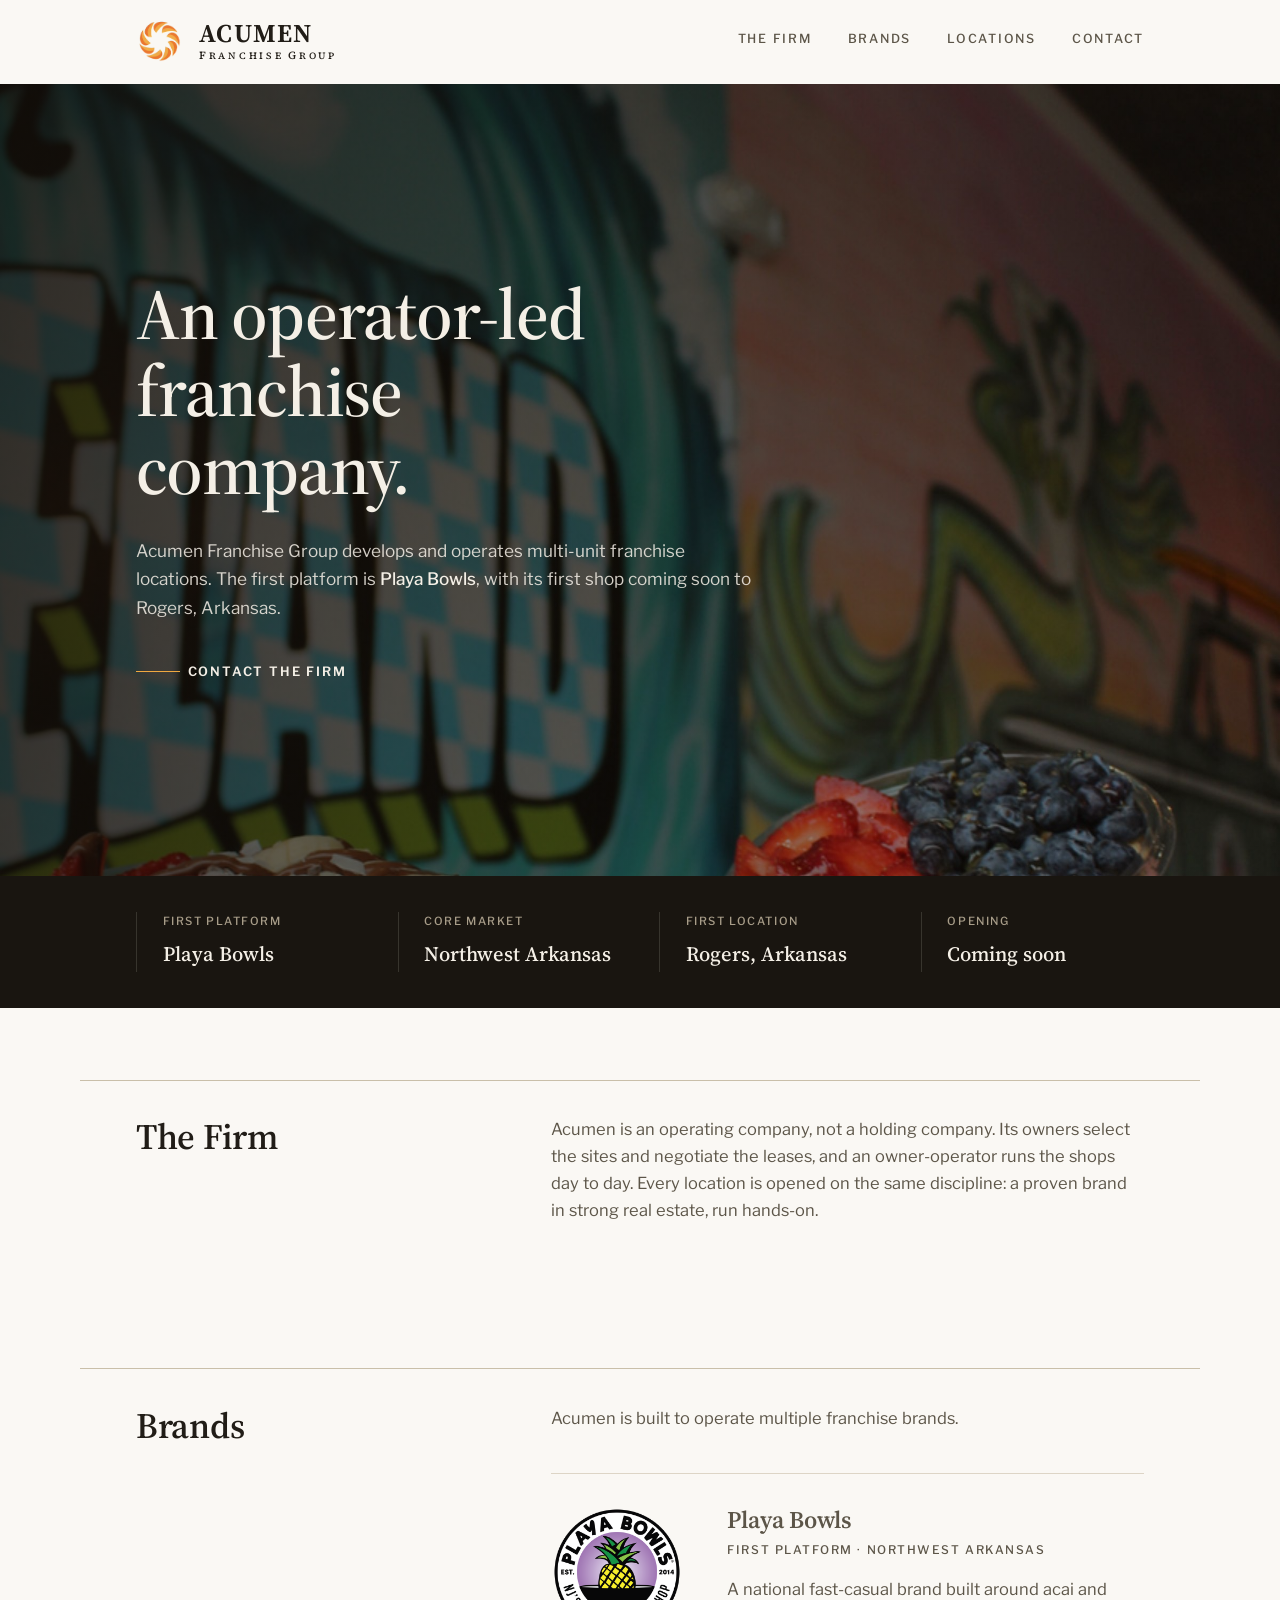
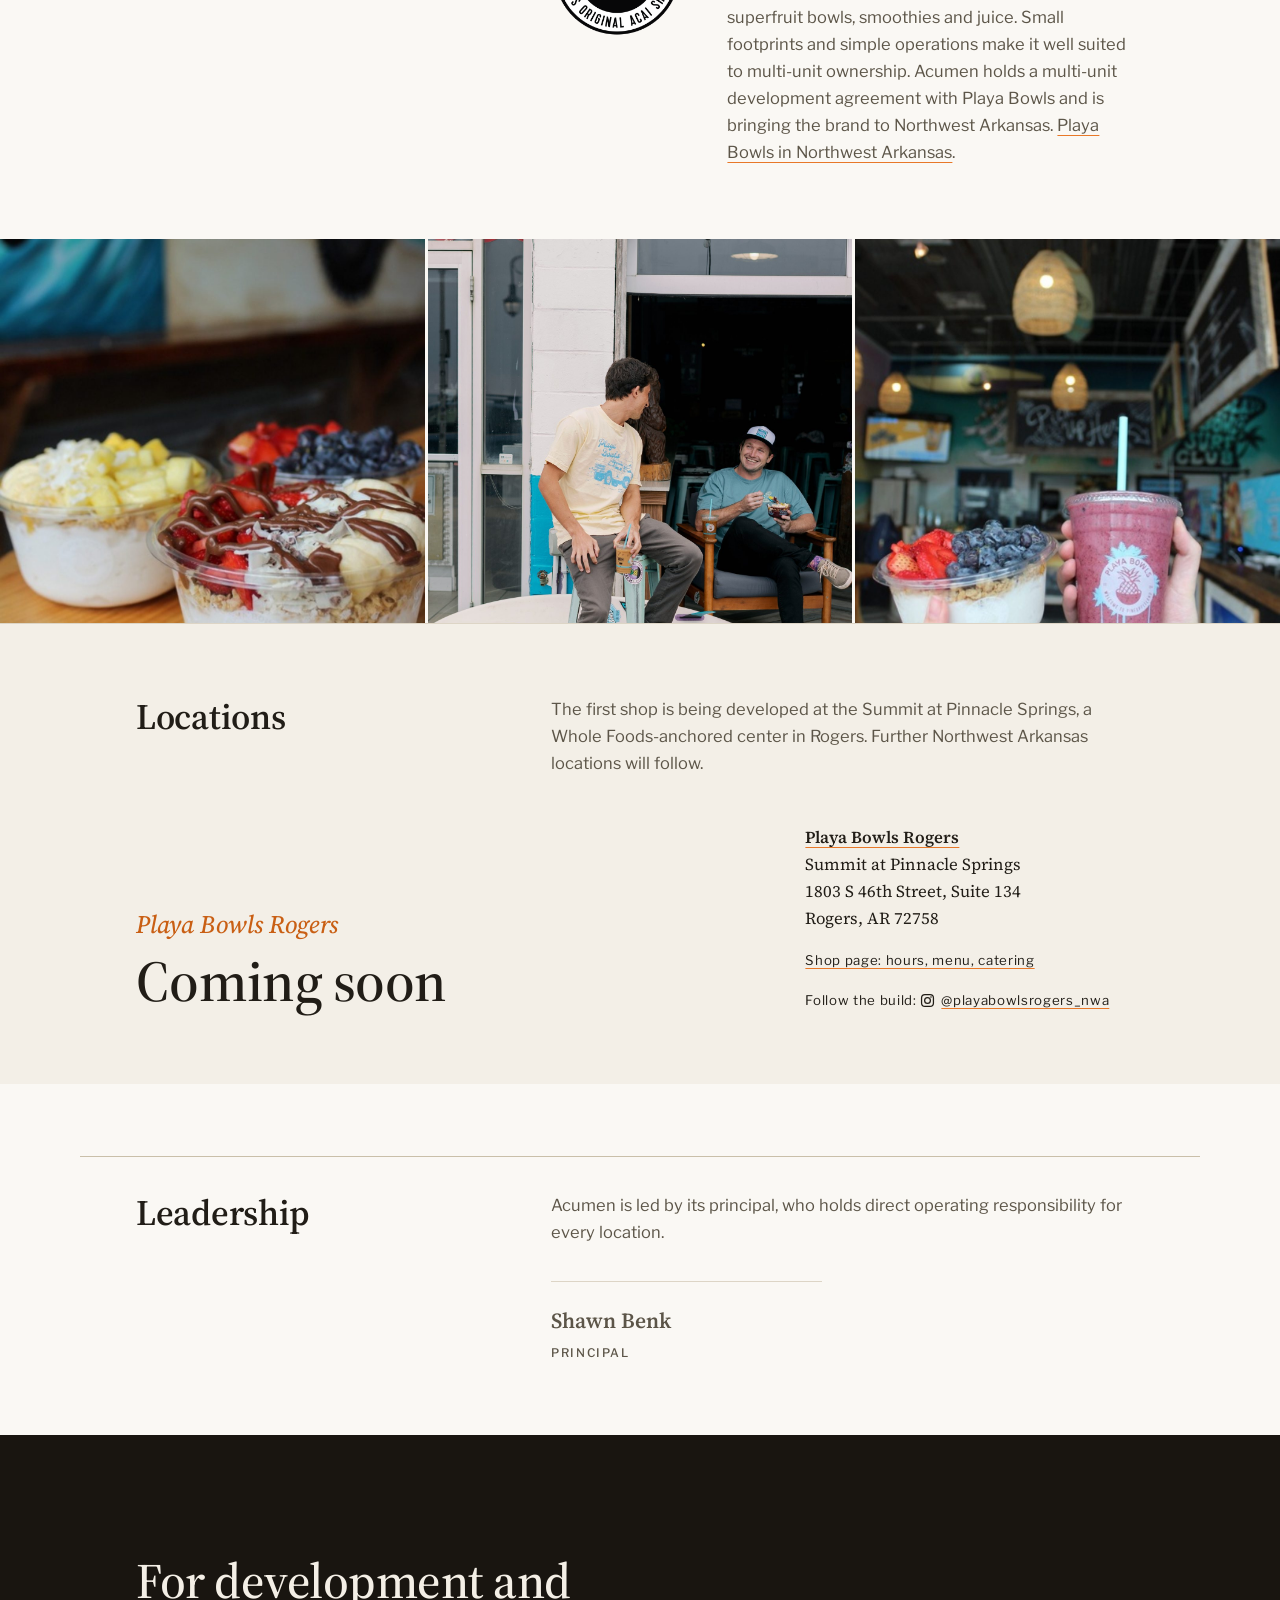
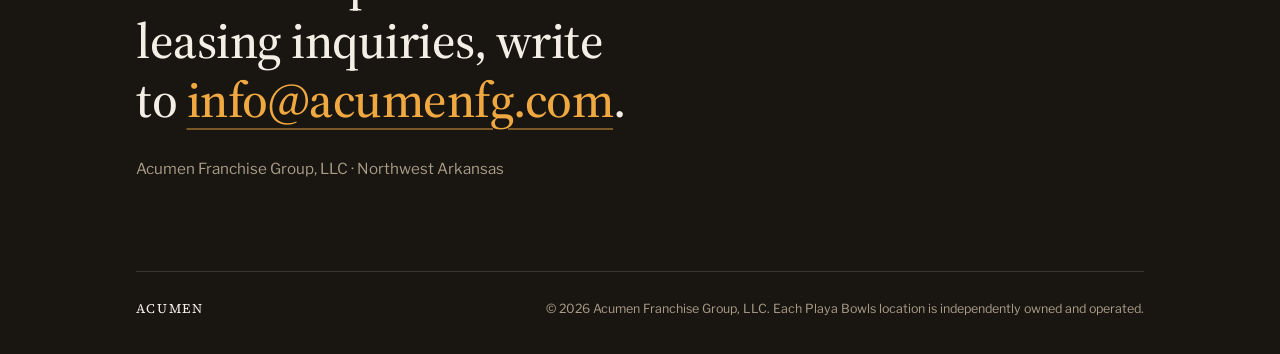
==== commit 8bdfe975: "Coming soon copy, hi-res hero photos, new news slug Co-Authored-By: Claude Fable 5.1 <noreply@anthro" ====
--- a/index.html
+++ b/index.html
@@ -4,9 +4,9 @@
 <meta charset="utf-8">
 <meta name="viewport" content="width=device-width, initial-scale=1">
 <title>Acumen Franchise Group</title>
-<meta name="description" content="Acumen Franchise Group is an operator-led multi-unit franchise company. First platform: Playa Bowls. First shop: Rogers, Arkansas, opening October 24, 2026.">
+<meta name="description" content="Acumen Franchise Group is an operator-led multi-unit franchise company. First platform: Playa Bowls. First shop: Rogers, Arkansas, coming soon.">
 <meta property="og:title" content="Acumen Franchise Group">
-<meta property="og:description" content="An operator-led multi-unit franchise company. First platform: Playa Bowls. Rogers, Arkansas, opening October 24, 2026.">
+<meta property="og:description" content="An operator-led multi-unit franchise company. First platform: Playa Bowls. Rogers, Arkansas, coming soon.">
 <meta property="og:image" content="https://acumenfg.com/assets/acumen-logo-horizontal.png">
 <meta property="og:url" content="https://acumenfg.com/">
 <link rel="icon" type="image/png" href="assets/favicon-64.png">
@@ -271,11 +271,11 @@
 <main>
   <section class="hero" aria-label="Introduction">
     <div class="hero-media" aria-hidden="true">
-      <img src="assets/playa-interior.jpg" alt="" fetchpriority="high">
+      <picture><source media="(min-width: 860px)" srcset="assets/playa-mural-hero.jpg"><img src="assets/playa-mural-phone.jpg" alt="" width="1200" height="1500" fetchpriority="high" decoding="async"></picture>
     </div>
     <div class="wrap">
       <h1 class="rise">An operator&#8209;led franchise company.</h1>
-      <p class="hero-copy rise d1">Acumen Franchise Group develops and operates multi&#8209;unit franchise locations. The first platform is <strong>Playa Bowls</strong>, opening its first shop in Rogers, Arkansas on October 24, 2026.</p>
+      <p class="hero-copy rise d1">Acumen Franchise Group develops and operates multi&#8209;unit franchise locations. The first platform is <strong>Playa Bowls</strong>, with its first shop coming soon to Rogers, Arkansas.</p>
       <a class="hero-cta rise d2" href="#contact"><span class="rule" aria-hidden="true"></span>Contact the firm</a>
     </div>
   </section>
@@ -286,7 +286,7 @@
         <div class="fact"><dt>First platform</dt><dd>Playa Bowls</dd></div>
         <div class="fact"><dt>Core market</dt><dd>Northwest Arkansas</dd></div>
         <div class="fact"><dt>First location</dt><dd>Rogers, Arkansas</dd></div>
-        <div class="fact"><dt>Grand opening</dt><dd>October 24, 2026</dd></div>
+        <div class="fact"><dt>Opening</dt><dd>Coming soon</dd></div>
       </dl>
     </div>
   </div>
@@ -320,7 +320,7 @@
   <div class="photo-band" aria-label="Playa Bowls in operation">
     <figure><img src="assets/playa-bowls.jpg" alt="Playa Bowls acai bowls topped with fresh fruit" loading="lazy"></figure>
     <figure><img src="assets/playa-storefront.jpg" alt="A Playa Bowls storefront" loading="lazy"></figure>
-    <figure><img src="assets/playa-mural.jpg" alt="Acai bowls held up in front of a Playa Bowls mural" loading="lazy"></figure>
+    <figure><img src="assets/playa-interior.jpg" alt="Inside a Playa Bowls shop" loading="lazy"></figure>
   </div>
 
   <section id="locations" class="location" aria-labelledby="locations-h">
@@ -332,7 +332,7 @@
         </div>
       </div>
       <div class="opening">
-        <p class="opening-date"><span>Grand opening</span>October 24, 2026</p>
+        <p class="opening-date"><span>Playa Bowls Rogers</span>Coming soon</p>
         <div>
           <address>
             <span class="venue"><a href="/playa-bowls/rogers/">Playa Bowls Rogers</a></span><br>
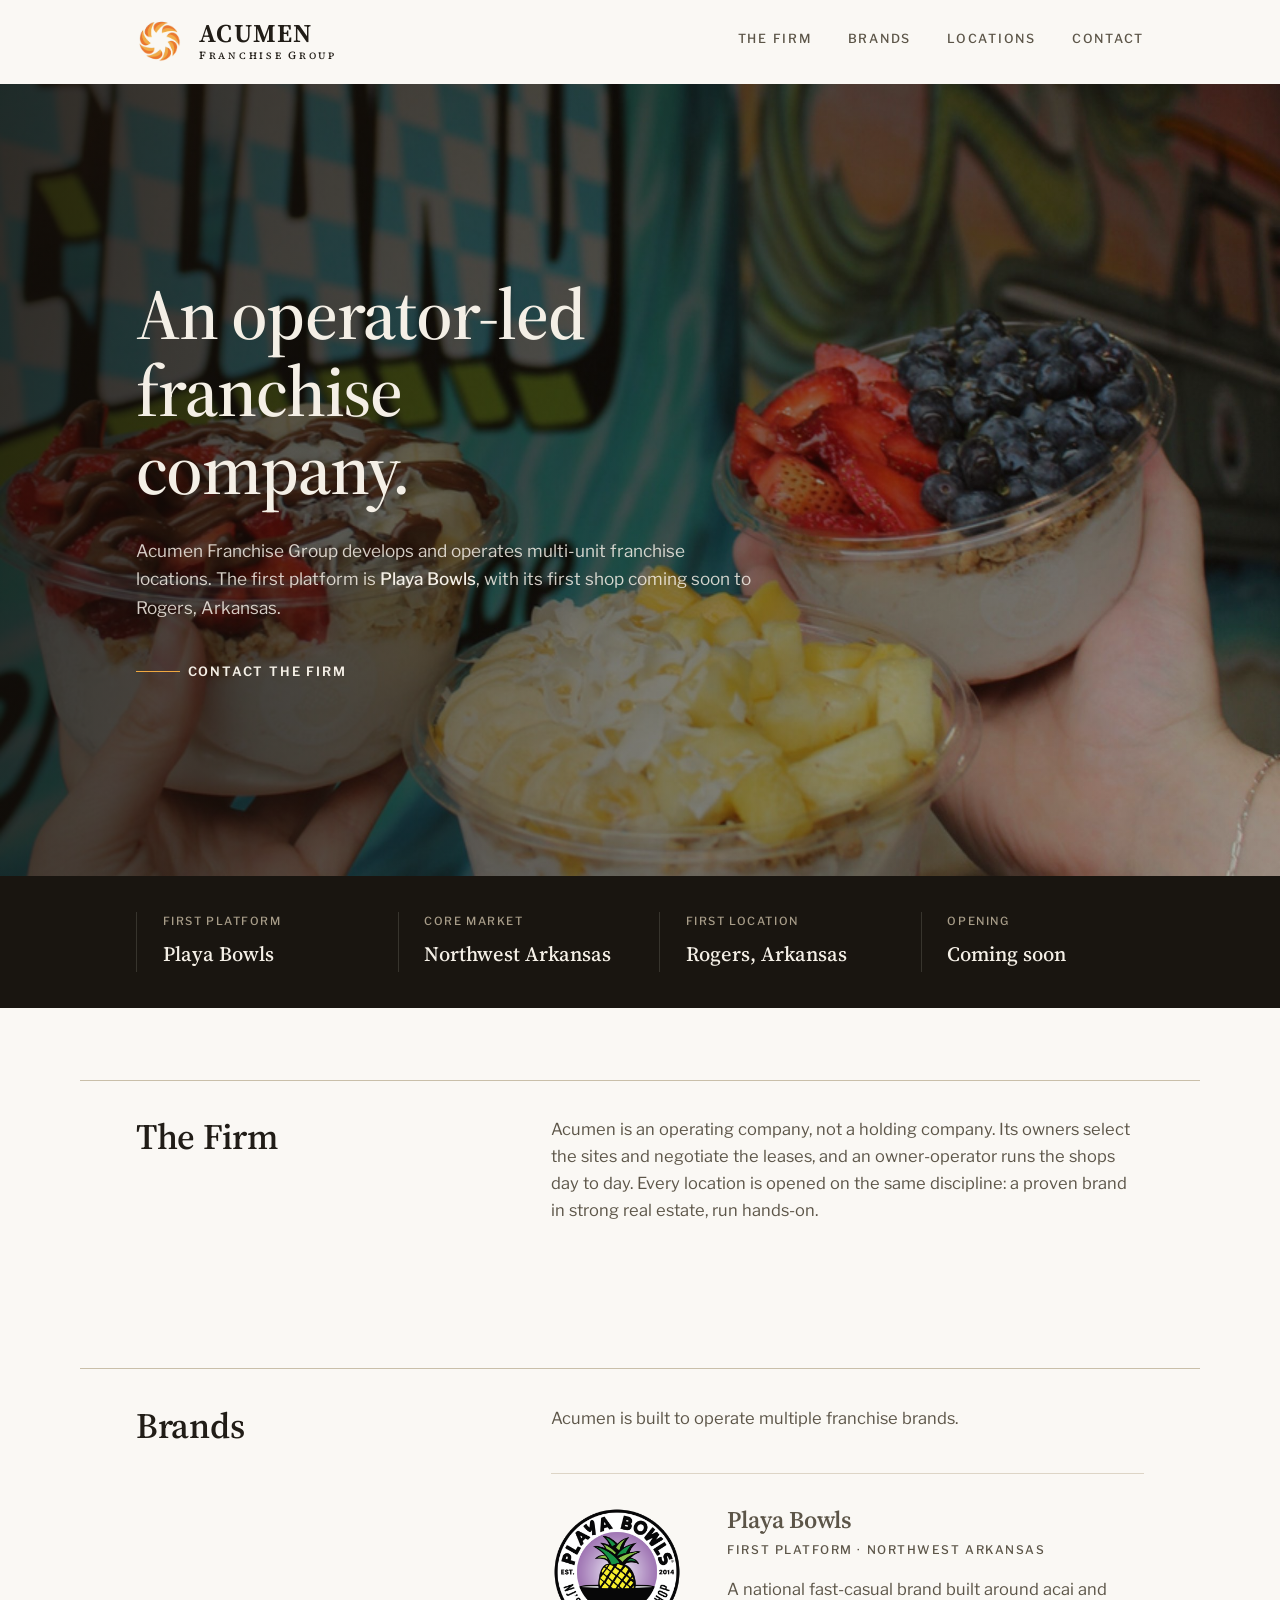
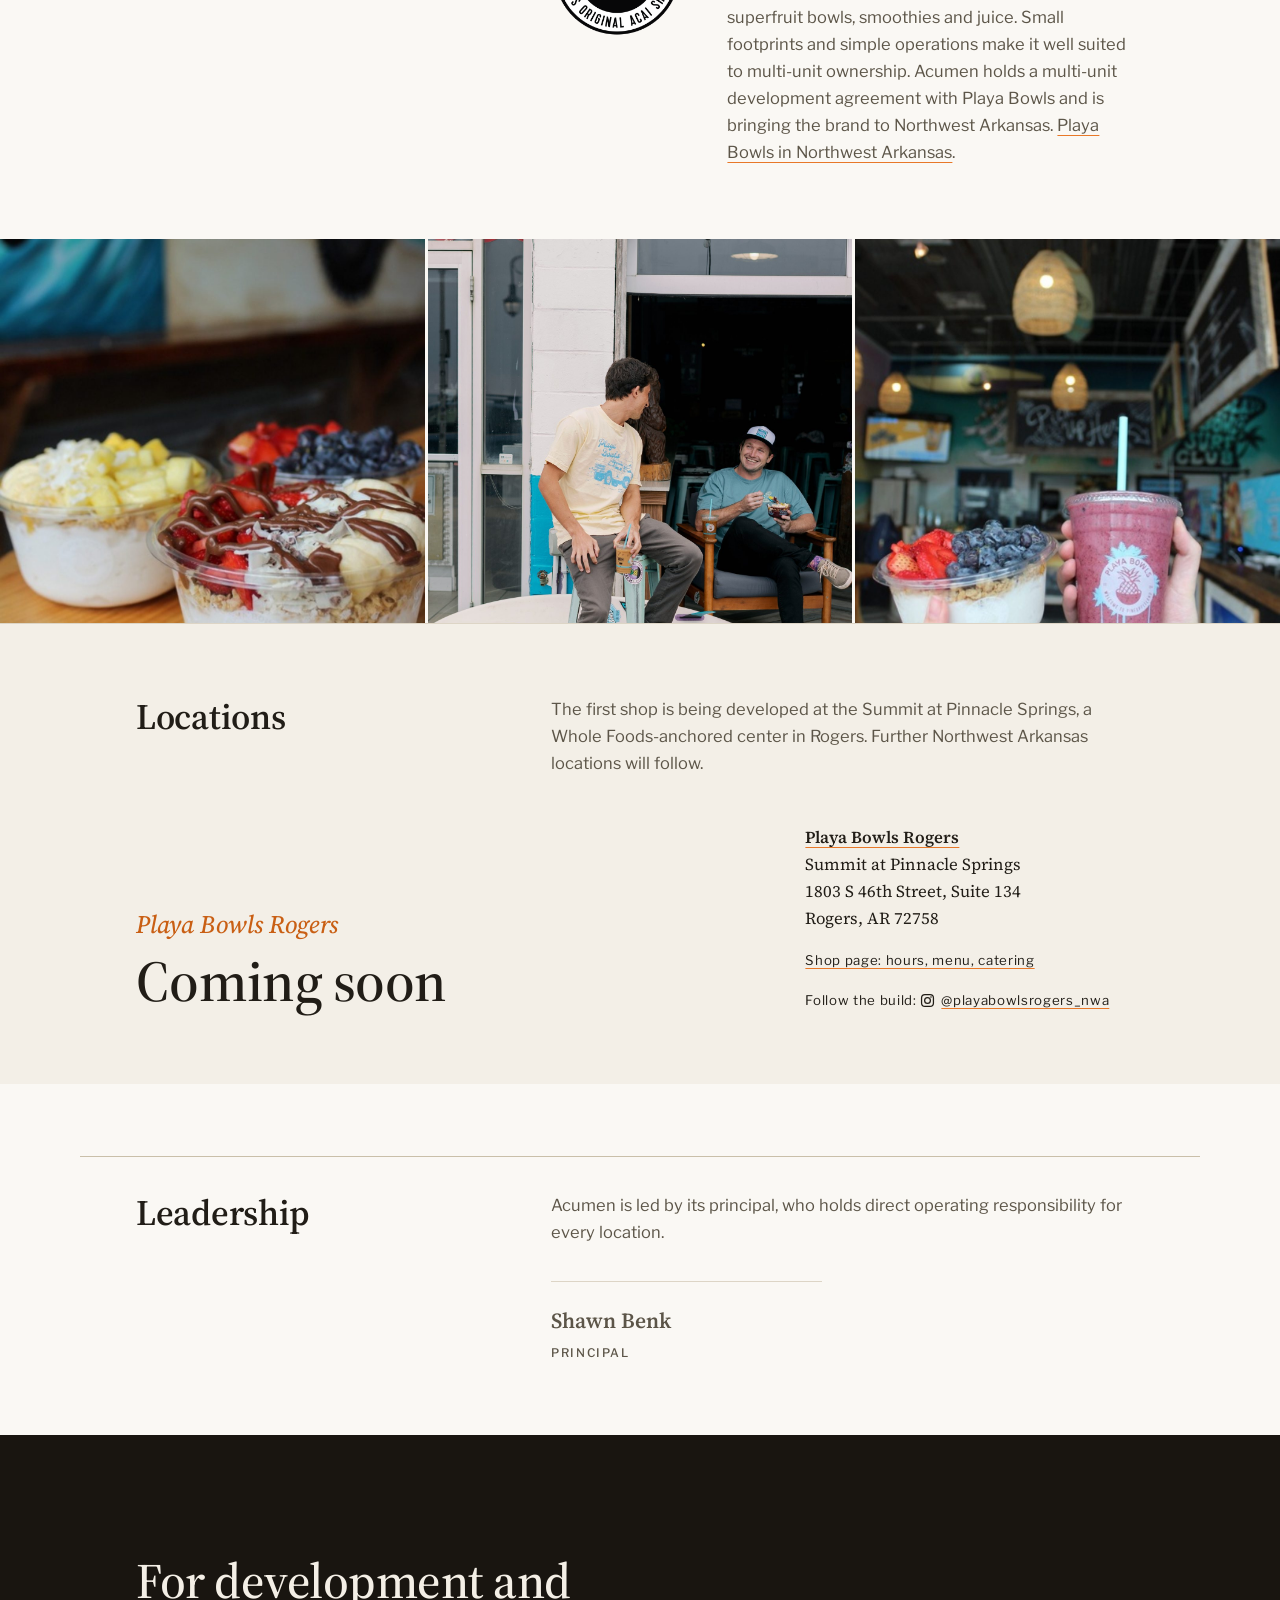
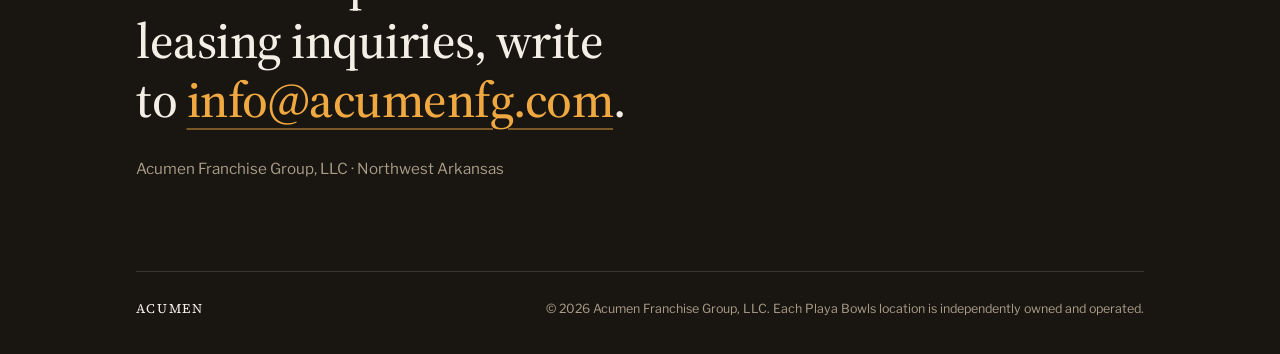
==== commit 985f516f: "Cloudflare Web Analytics on all pages, privacy policy updated" ====
--- a/index.html
+++ b/index.html
@@ -386,5 +386,6 @@
   onScroll();addEventListener('scroll',onScroll,{passive:true});
 });
 </script>
+<!-- Cloudflare Web Analytics --><script type='module' src='https://static.cloudflareinsights.com/beacon.min.js' data-cf-beacon='{"token": "2d0c04c42d474562a3149b8317588e90"}'></script><!-- End Cloudflare Web Analytics -->
 </body>
 </html>
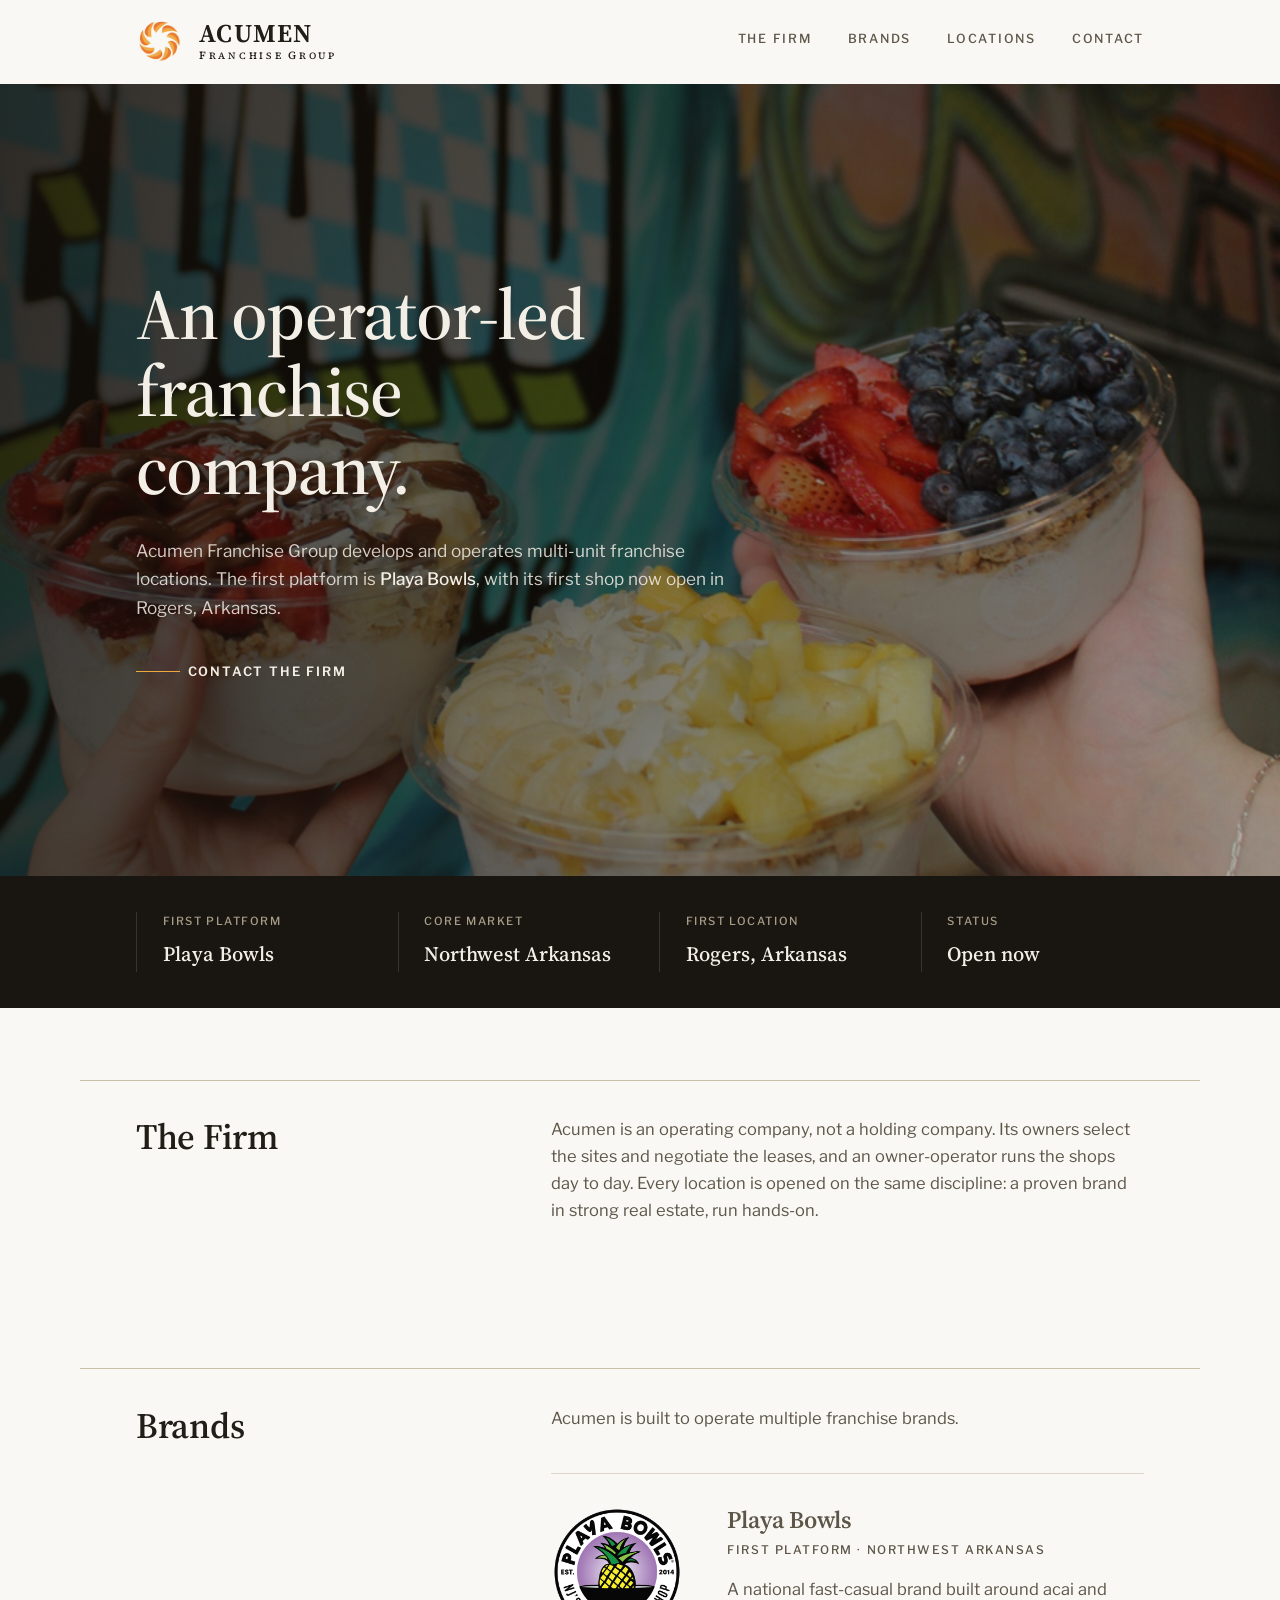
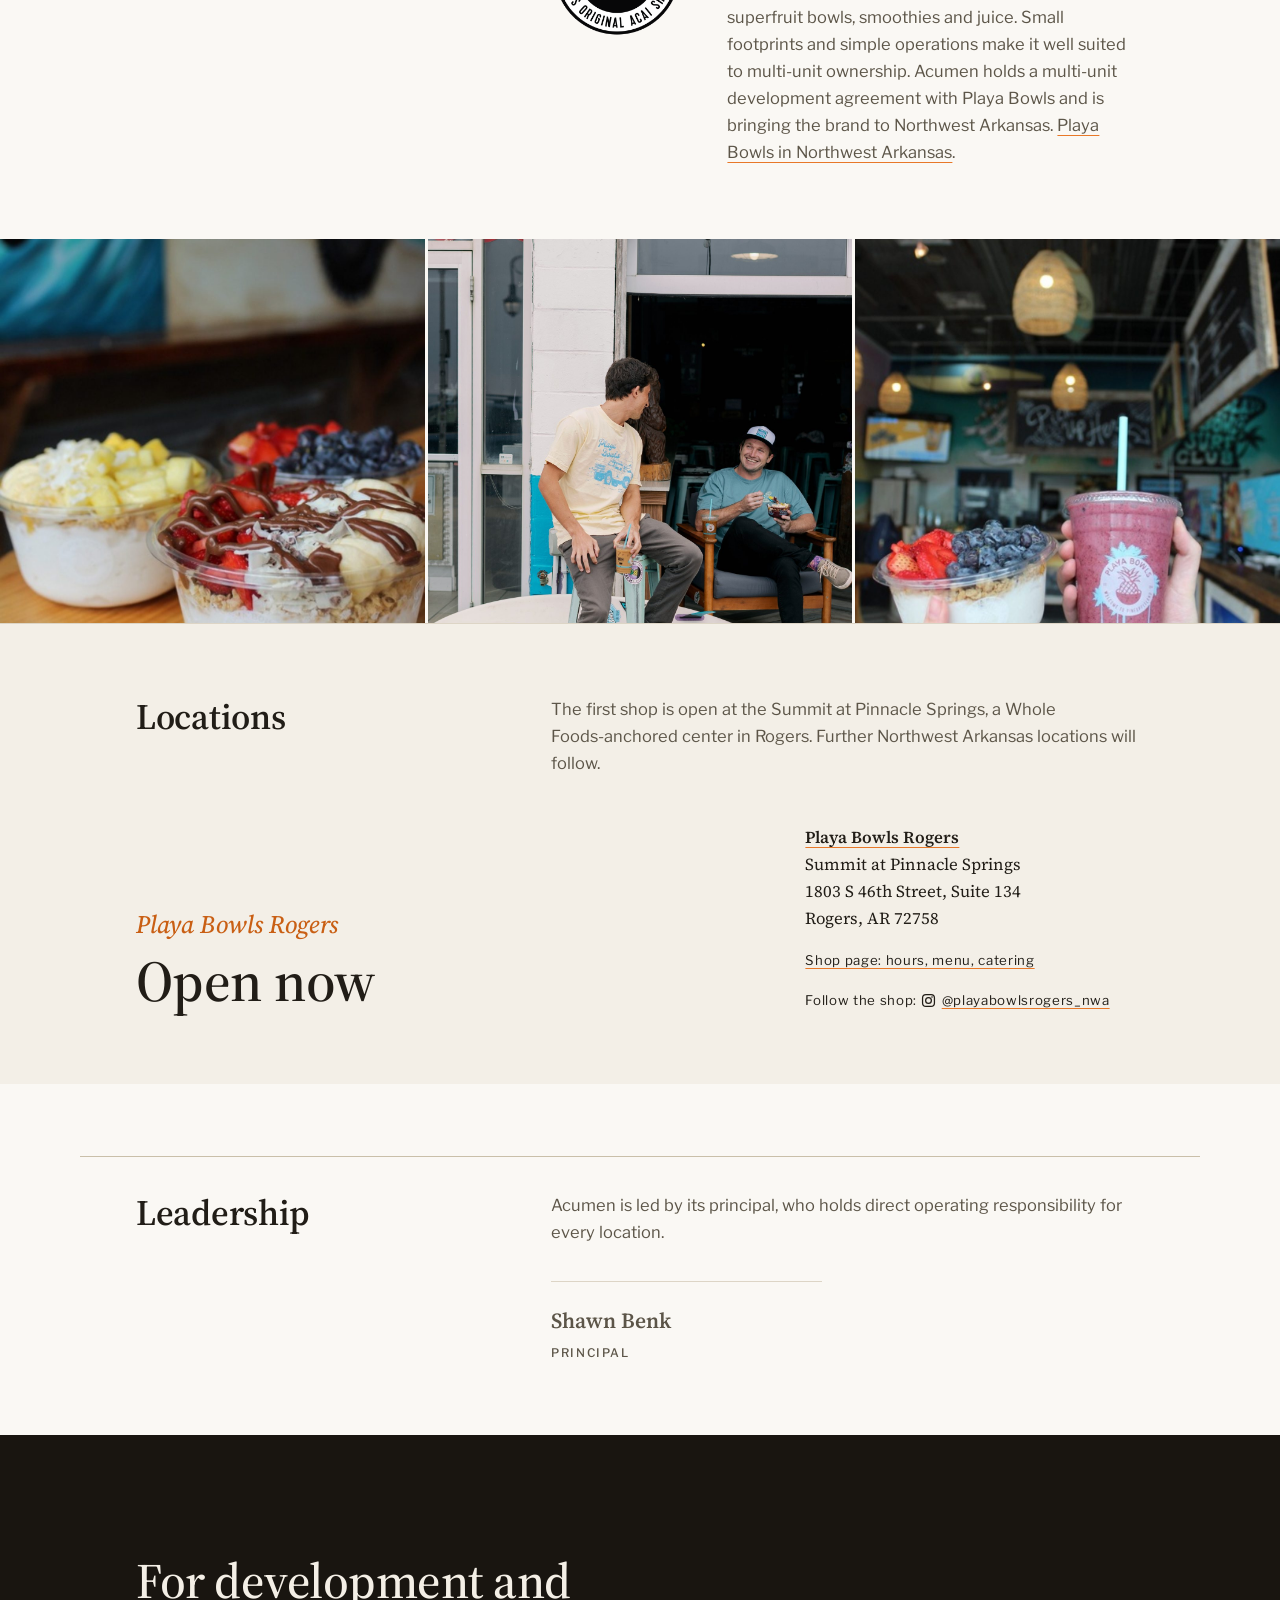
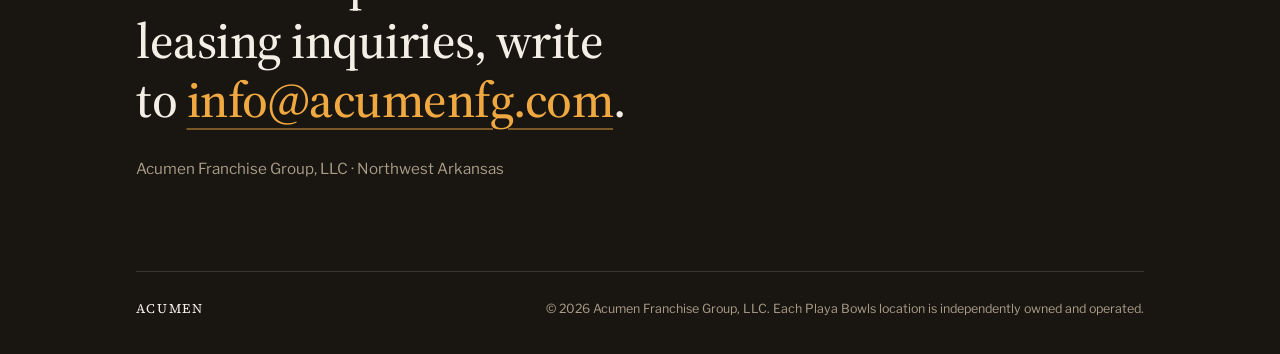
==== commit 728ea5a0: "Playa Bowls Rogers now open, grand opening Nov 14" ====
--- a/index.html
+++ b/index.html
@@ -4,9 +4,9 @@
 <meta charset="utf-8">
 <meta name="viewport" content="width=device-width, initial-scale=1">
 <title>Acumen Franchise Group</title>
-<meta name="description" content="Acumen Franchise Group is an operator-led multi-unit franchise company. First platform: Playa Bowls. First shop: Rogers, Arkansas, coming soon.">
+<meta name="description" content="Acumen Franchise Group is an operator-led multi-unit franchise company. First platform: Playa Bowls. First shop: Rogers, Arkansas, now open.">
 <meta property="og:title" content="Acumen Franchise Group">
-<meta property="og:description" content="An operator-led multi-unit franchise company. First platform: Playa Bowls. Rogers, Arkansas, coming soon.">
+<meta property="og:description" content="An operator-led multi-unit franchise company. First platform: Playa Bowls. Rogers, Arkansas, now open.">
 <meta property="og:image" content="https://acumenfg.com/assets/acumen-logo-horizontal.png">
 <meta property="og:url" content="https://acumenfg.com/">
 <link rel="icon" type="image/png" href="assets/favicon-64.png">
@@ -275,7 +275,7 @@
     </div>
     <div class="wrap">
       <h1 class="rise">An operator&#8209;led franchise company.</h1>
-      <p class="hero-copy rise d1">Acumen Franchise Group develops and operates multi&#8209;unit franchise locations. The first platform is <strong>Playa Bowls</strong>, with its first shop coming soon to Rogers, Arkansas.</p>
+      <p class="hero-copy rise d1">Acumen Franchise Group develops and operates multi&#8209;unit franchise locations. The first platform is <strong>Playa Bowls</strong>, with its first shop now open in Rogers, Arkansas.</p>
       <a class="hero-cta rise d2" href="#contact"><span class="rule" aria-hidden="true"></span>Contact the firm</a>
     </div>
   </section>
@@ -286,7 +286,7 @@
         <div class="fact"><dt>First platform</dt><dd>Playa Bowls</dd></div>
         <div class="fact"><dt>Core market</dt><dd>Northwest Arkansas</dd></div>
         <div class="fact"><dt>First location</dt><dd>Rogers, Arkansas</dd></div>
-        <div class="fact"><dt>Opening</dt><dd>Coming soon</dd></div>
+        <div class="fact"><dt>Status</dt><dd>Open now</dd></div>
       </dl>
     </div>
   </div>
@@ -328,11 +328,11 @@
       <div class="section-head">
         <h2 id="locations-h">Locations</h2>
         <div class="section-body">
-          <p>The first shop is being developed at the Summit at Pinnacle Springs, a Whole Foods&#8209;anchored center in Rogers. Further Northwest Arkansas locations will follow.</p>
+          <p>The first shop is open at the Summit at Pinnacle Springs, a Whole Foods&#8209;anchored center in Rogers. Further Northwest Arkansas locations will follow.</p>
         </div>
       </div>
       <div class="opening">
-        <p class="opening-date"><span>Playa Bowls Rogers</span>Coming soon</p>
+        <p class="opening-date"><span>Playa Bowls Rogers</span>Open now</p>
         <div>
           <address>
             <span class="venue"><a href="/playa-bowls/rogers/">Playa Bowls Rogers</a></span><br>
@@ -341,7 +341,7 @@
             Rogers, AR 72758
           </address>
           <p class="ig"><a href="/playa-bowls/rogers/">Shop page: hours, menu, catering</a></p>
-          <p class="ig">Follow the build: <a href="https://www.instagram.com/playabowlsrogers_nwa/" rel="noopener"><svg viewBox="0 0 24 24" width="15" height="15" fill="none" stroke="currentColor" stroke-width="2" aria-hidden="true"><rect x="2.5" y="2.5" width="19" height="19" rx="5.5"/><circle cx="12" cy="12" r="4.6"/><circle cx="17.6" cy="6.4" r="1.3" fill="currentColor" stroke="none"/></svg>@playabowlsrogers_nwa</a></p>
+          <p class="ig">Follow the shop: <a href="https://www.instagram.com/playabowlsrogers_nwa/" rel="noopener"><svg viewBox="0 0 24 24" width="15" height="15" fill="none" stroke="currentColor" stroke-width="2" aria-hidden="true"><rect x="2.5" y="2.5" width="19" height="19" rx="5.5"/><circle cx="12" cy="12" r="4.6"/><circle cx="17.6" cy="6.4" r="1.3" fill="currentColor" stroke="none"/></svg>@playabowlsrogers_nwa</a></p>
         </div>
       </div>
     </div>
